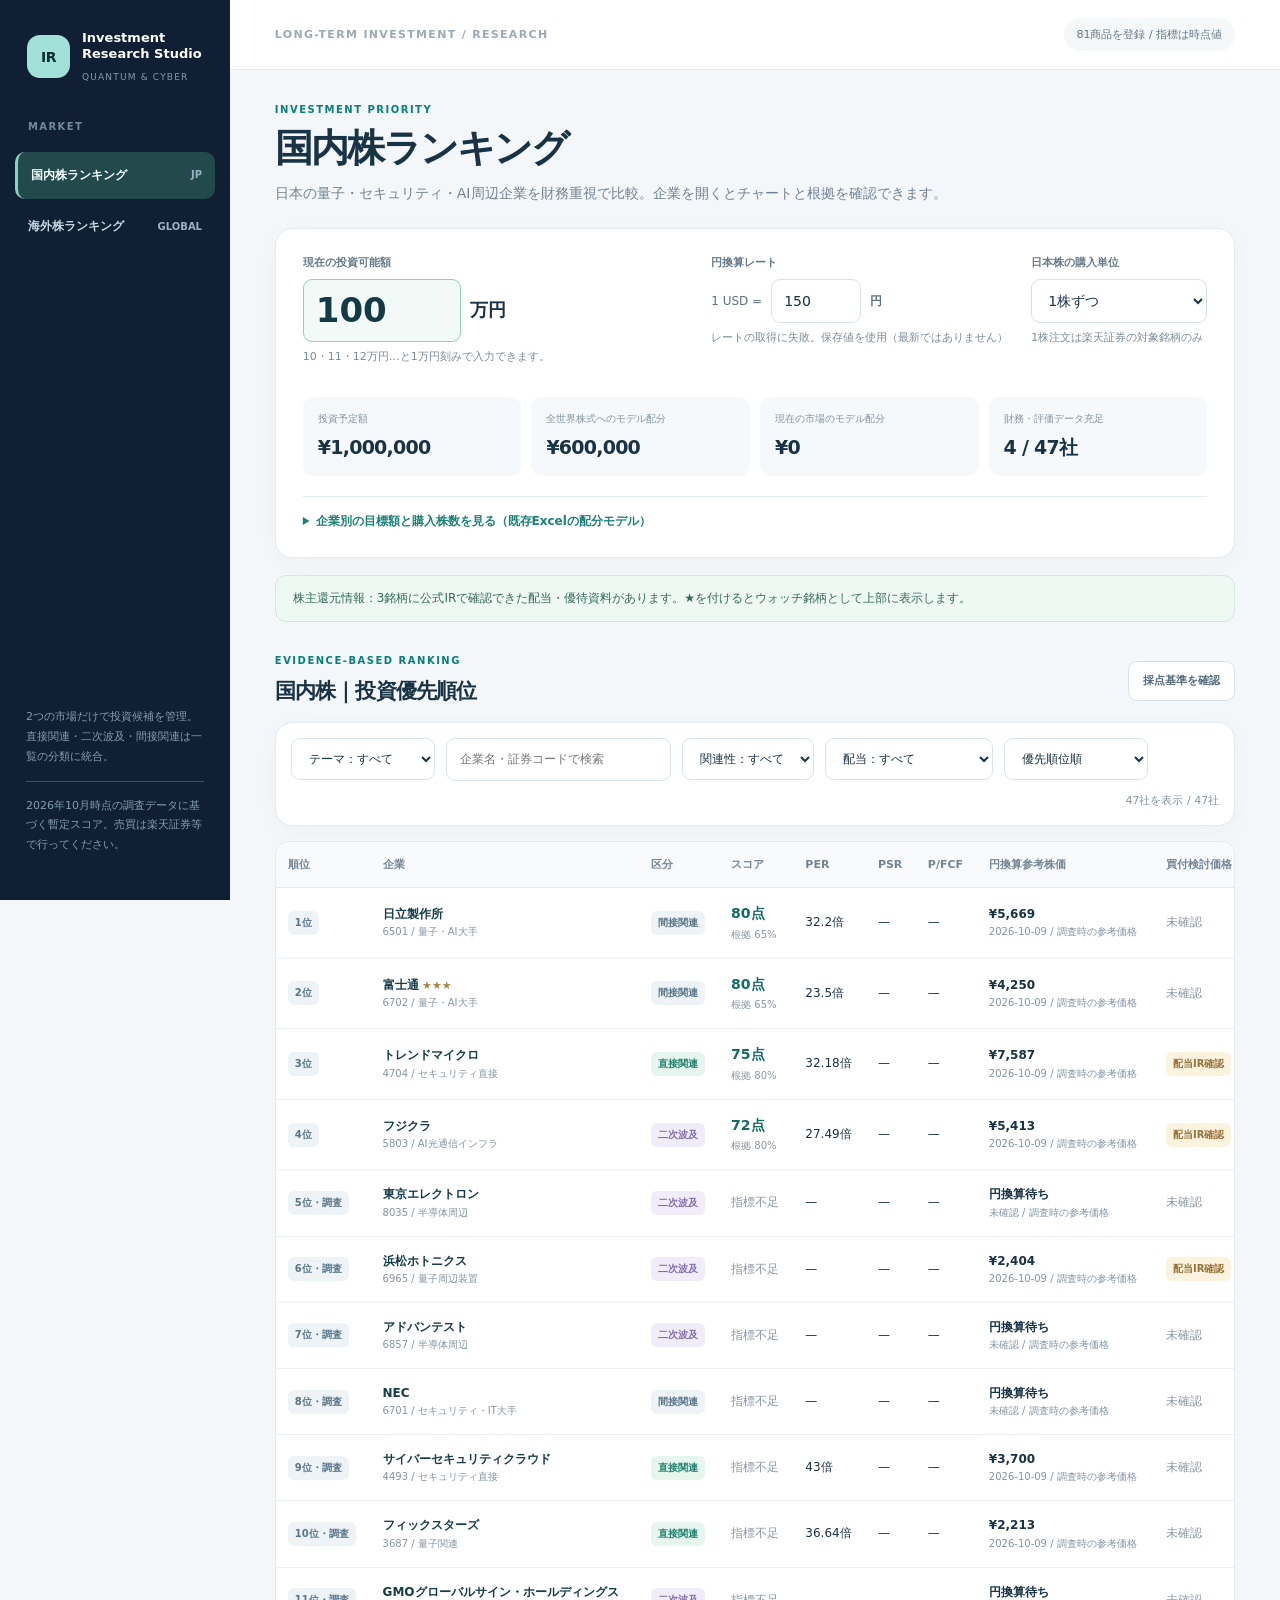
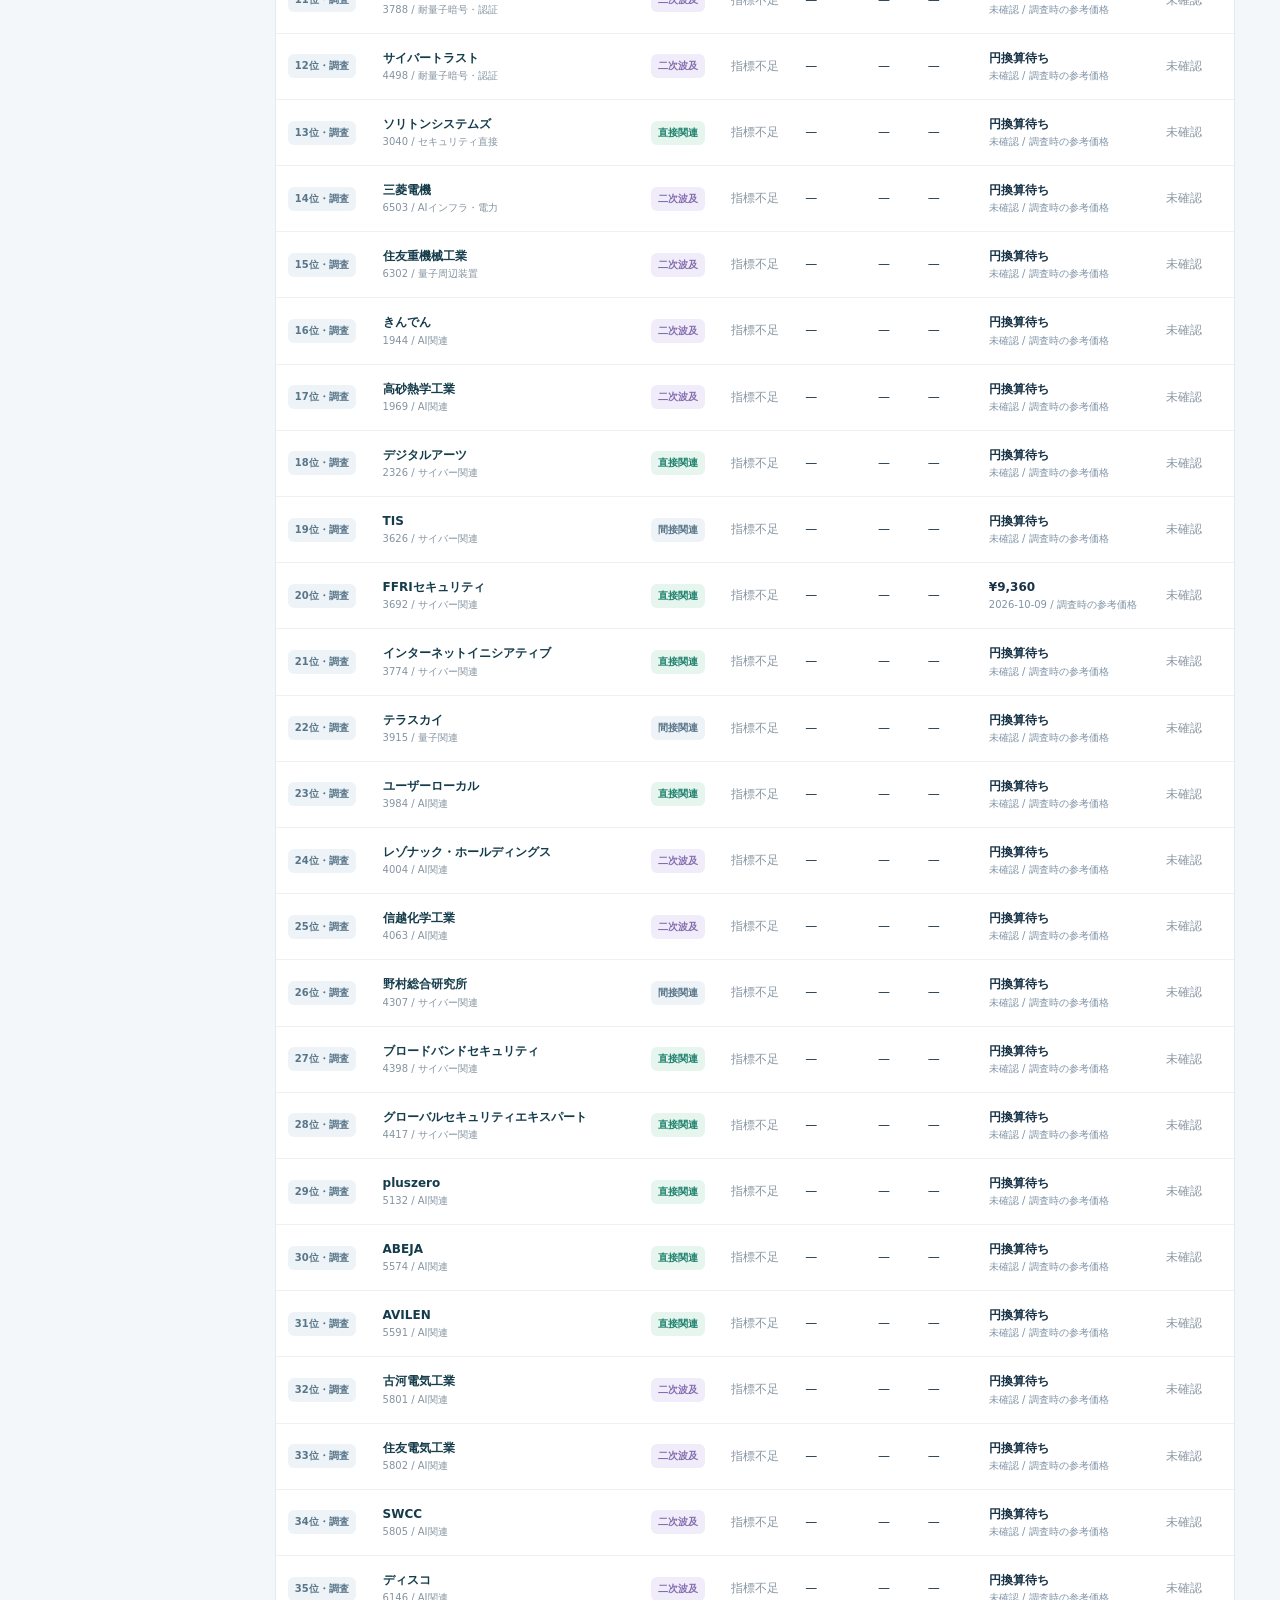
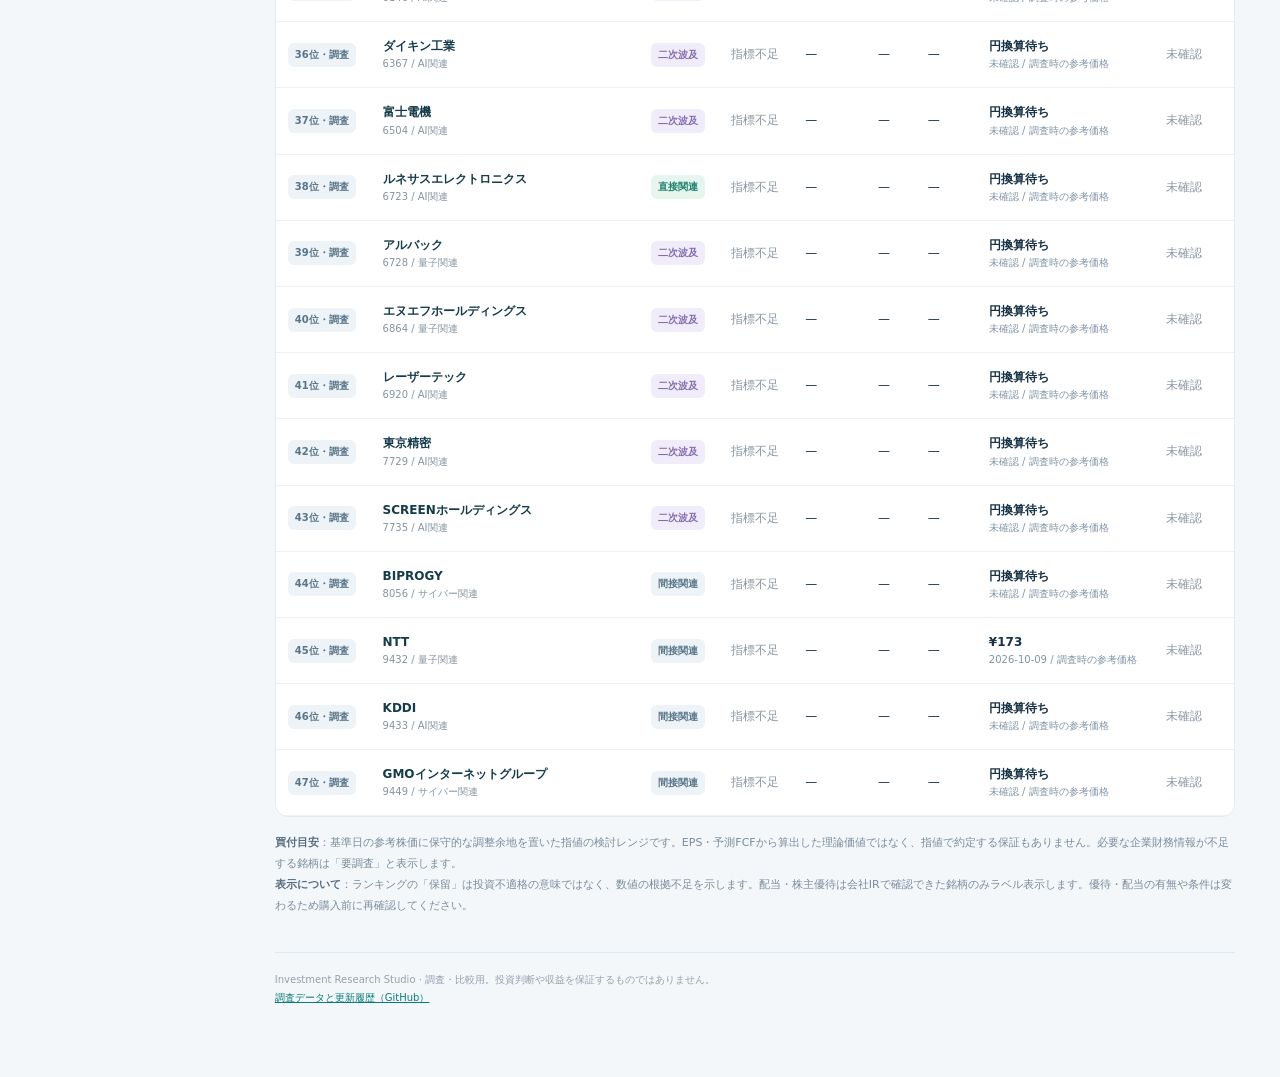
==== research-studio/index.html @ 8d0c3f26 "Add thematic filters and transparent buy-limit columns to 2-market dashboard" ====
<!doctype html>
<html lang="ja"><head><meta charset="utf-8"><meta name="viewport" content="width=device-width,initial-scale=1">
<meta name="theme-color" content="#101f33"><title>Investment Research Studio｜国内・海外投資ランキング</title>
<meta name="description" content="国内株・海外株を比較。財務安全性・割安度・キャッシュ創出力・成長性を根拠に投資優先順位を調査するサイト。">
<link rel="stylesheet" href="./ui-v2.css"><link rel="icon" href="data:,"></head>
<body><div class="layout">
<aside class="sidebar"><div class="logo"><span class="logobox">IR</span><div><strong>Investment<br>Research Studio</strong><small>QUANTUM & CYBER</small></div></div>
<p class="sidetitle">MARKET</p>
<button class="sidebtn active" data-market="JP">国内株ランキング <span>JP</span></button>
<button class="sidebtn" data-market="FOREIGN">海外株ランキング <span>GLOBAL</span></button>
<div class="sidebar-note">2つの市場だけで投資候補を管理。直接関連・二次波及・間接関連は一覧の分類に統合。<hr>2026年10月時点の調査データに基づく暫定スコア。売買は楽天証券等で行ってください。</div>
</aside>
<main class="main">
<header class="topbar"><div class="brandmobile">Investment Research Studio</div><div class="toplabel">LONG-TERM INVESTMENT / RESEARCH</div><div id="dataStatus" class="status">調査データを読み込み中</div></header>
<nav class="mobile-tabs" aria-label="市場を選択"><button data-market="JP" class="active">国内株</button><button data-market="FOREIGN">海外株</button></nav>
<div class="workspace">
<div class="eyebrow">INVESTMENT PRIORITY</div><h1 id="marketTitle">国内株ランキング</h1>
<p id="marketDescription" class="subtitle">財務・割安度・キャッシュ創出力を重視し、長期投資候補を比較します。</p>
<div class="panel control-panel">
<div class="budgetflex"><div><label class="label" for="capital">現在の投資可能額</label><div class="budgetfield"><input type="number" id="capital" min="0" max="50000" step="1" value="100" inputmode="numeric"><b>万円</b></div><p class="hint">10・11・12万円…と1万円刻みで入力できます。</p></div>
<div class="controlright"><div><label class="label" for="usdjpy">円換算レート</label><div class="fxfield"><span>1 USD =</span><input id="usdjpy" type="number" min="1" step="0.01" value="150"><b>円</b></div><p id="fxStatus" class="hint">参考レート取得中</p></div><div><label class="label" for="jpLots">日本株の購入単位</label><select id="jpLots"><option value="1">1株ずつ</option><option value="100">100株単位</option><option value="200">200株単位</option></select><p class="hint">1株注文は楽天証券の対象銘柄のみ</p></div></div></div>
<div class="kpis"><div><span>投資予定額</span><strong id="kTotal">—</strong></div><div><span>全世界株式へのモデル配分</span><strong id="kCore">—</strong></div><div><span>現在の市場のモデル配分</span><strong id="kMarket">—</strong></div><div><span>財務・評価データ充足</span><strong id="kRated">—</strong></div></div>
<details id="modelDetails"><summary>企業別の目標額と購入株数を見る（既存Excelの配分モデル）</summary><div class="hint detailhint">この配分は既存Excelのモデルです。下の財務ランキングとは独立しており、順位が上がったから購入額が増えるわけではありません。</div><div id="modelRows" class="modelrows"></div></details>
</div>
<div id="marketNotice" class="notice" role="status" aria-live="polite"></div>
<div class="sectionhead"><div><div class="eyebrow">EVIDENCE-BASED RANKING</div><h2 id="rankHeading">国内株｜投資優先順位</h2></div><button class="ghost" id="weightsToggle" aria-expanded="false">採点基準を確認</button></div>
<div id="weightsPanel" class="panel weights" hidden><h3>長期・保守的投資の暫定評価（合計100点）</h3><div class="weightitems"><span><b>30点</b> 財務安全性</span><span><b>25点</b> 株価の割安度</span><span><b>20点</b> キャッシュ創出力</span><span><b>15点</b> 成長性</span><span><b>10点</b> 事業の持続性</span></div>
<p>株主優待は0点です。テーマが量子・AI・サイバーのいずれかに関連する会社だけを表示し、直接・二次・間接の役割を明示します。<b>点数</b>は既存調査の財務・割安評価、<b>根拠充足率（例65%）</b>は使用できたデータ項目の配点合計であって、成功確率・株価上昇確率ではありません。A/Bなど定性評価は暫定換算です。自己資本比率やPBRが未収録の企業は必ず個別詳細で未確認と表示します。</p></div>
<div class="filters panel"><label><span class="sr">主テーマ</span><select id="theme"><option value="all">テーマ：すべて</option><option value="量子">量子コンピュータ</option><option value="サイバー">セキュリティ</option><option value="AI">AI・基盤設備</option></select></label><label><span class="sr">検索</span><input id="search" placeholder="企業名・証券コードで検索"></label><label><span class="sr">事業との関連</span><select id="relation"><option value="all">関連性：すべて</option><option value="直接">直接関連</option><option value="二次">二次波及</option><option value="間接">間接・その他</option></select></label><label><span class="sr">絞り込み</span><select id="divFilter"><option value="all">配当：すべて</option><option value="verified">配当・優待IR確認済み</option><option value="watch">★ ウォッチ中</option></select></label><label><span class="sr">並び順</span><select id="sort"><option value="score">優先順位順</option><option value="name">企業名順</option><option value="per">PER昇順（参考）</option></select></label><span id="resultCount" class="resultcount"></span></div>
<div class="tablebox"><table class="companies"><thead><tr><th>順位</th><th>企業</th><th>区分</th><th>スコア</th><th>PER</th><th>PSR</th><th>P/FCF</th><th>円換算参考株価</th><th>買付検討価格</th><th>配当・優待</th><th>保存</th></tr></thead><tbody id="rows"><tr><td colspan="11">読み込み中…</td></tr></tbody></table></div>
<div class="legend"><b>買付目安</b>：基準日の参考株価に保守的な調整余地を置いた指値の検討レンジです。EPS・予測FCFから算出した理論価値ではなく、指値で約定する保証もありません。必要な企業財務情報が不足する銘柄は「要調査」と表示します。<br><b>表示について</b>：ランキングの「保留」は投資不適格の意味ではなく、数値の根拠不足を示します。配当・株主優待は会社IRで確認できた銘柄のみラベル表示します。優待・配当の有無や条件は変わるため購入前に再確認してください。</div>
<footer>Investment Research Studio · 調査・比較用。投資判断や収益を保証するものではありません。<br>
<a href="https://github.com/hibikiprime0098-dotcom/hibiki-investment-terminal/tree/main/research-studio" target="_blank" rel="noopener">調査データと更新履歴（GitHub）</a></footer>
</div></main></div>
<div id="detailBackdrop" class="backdrop" hidden><div class="dialog" role="dialog" aria-modal="true" aria-labelledby="detailTitle"><div class="dialoghead"><div><div class="eyebrow" id="detailSymbol">COMPANY PROFILE</div><h2 id="detailTitle"></h2></div><button id="closeDetail" class="close" aria-label="閉じる">×</button></div>
<div class="dialogbody" id="detailBody"></div><div class="chartbox"><div class="charthead"><h3>株価チャート</h3><span>提供：TradingView（現地通貨・配信遅延の可能性）</span></div><div id="chartContainer"><p class="hint">チャートを読み込みます。</p></div><p class="hint" id="chartFallback"></p></div></div></div>
<div class="toast" id="toast" aria-live="polite"></div>
<script src="./app-v2.js" defer></script></body></html>
---- research-studio/ui-v2.css ----
:root{--navy:#101f33;--deep:#142c41;--teal:#087f79;--surface:#fff;--line:#e3eaf0;--ink:#183246;--muted:#708293;--bg:#f4f7fa;--highlight:#e7f7f2;--gold:#987035}*{box-sizing:border-box}html{scroll-behavior:smooth}body{margin:0;font-family:Inter,"Hiragino Kaku Gothic ProN","Hiragino Sans",Meiryo,system-ui,sans-serif;font-size:14px;line-height:1.6;color:var(--ink);background:var(--bg)}button,input,select{font:inherit}button{cursor:pointer}a{color:#087c78}button:focus-visible,input:focus-visible,select:focus-visible{outline:3px solid #6ecdbb;outline-offset:2px}.layout{display:grid;grid-template-columns:230px minmax(0,1fr);min-height:100vh}.sidebar{height:100vh;position:sticky;top:0;background:var(--navy);color:#ccd8e4;padding:30px 15px;display:flex;flex-direction:column}.logo{display:flex;gap:12px;align-items:center;padding:0 12px 32px}.logobox{font-size:14px;font-weight:900;letter-spacing:-.5px;color:#092d36;background:#a1e1d7;border-radius:13px;width:43px;height:43px;display:grid;place-items:center}.logo strong{display:block;color:white;font-size:13px;line-height:1.25}.logo small{display:block;color:#829aae;font-size:9px;letter-spacing:.13em;margin-top:7px}.sidetitle{font-size:10px;font-weight:800;letter-spacing:.14em;color:#71899f;padding:0 13px;margin:3px 0 15px}.sidebtn{color:#c6d6e2;display:flex;align-items:center;justify-content:space-between;border:0;background:none;border-radius:10px;text-align:left;padding:14px 13px;margin:2px 0;font-weight:700;font-size:12px}.sidebtn:hover{background:#20344b}.sidebtn.active{background:#224a4d;color:#f5fffd;border-left:3px solid #7fd6c4}.sidebtn span{font-size:10px;color:#9bb2c4}.sidebar-note{margin-top:auto;color:#859eaf;font-size:11px;line-height:1.8;padding:15px 11px}.sidebar-note hr{border:0;border-top:1px solid #3d5161;margin:14px 0}.main{min-width:0}.topbar{height:70px;background:var(--surface);border-bottom:1px solid var(--line);padding:0 max(20px,3.5vw);display:flex;align-items:center;justify-content:space-between}.toplabel{font-size:11px;color:#9ba9b5;letter-spacing:.12em;font-weight:800}.brandmobile{display:none}.status{font-size:11px;color:#62788a;padding:8px 13px;background:#f4f8f8;border-radius:40px}.mobile-tabs{display:none}.workspace{max-width:1430px;margin:auto;padding:32px max(20px,3.5vw) 70px}.eyebrow{font-size:10px;color:var(--teal);letter-spacing:.15em;font-weight:850;margin-bottom:6px}h1{font-size:clamp(29px,3vw,39px);line-height:1.25;letter-spacing:-.05em;margin:0}h2{font-size:21px;letter-spacing:-.04em;margin:0}h3{font-size:15px;letter-spacing:-.025em;margin:0}.subtitle{color:var(--muted);margin:10px 0 24px}.panel{background:var(--surface);border:1px solid var(--line);border-radius:17px;box-shadow:0 5px 22px #14354b08}.control-panel{padding:25px 27px}.budgetflex{display:flex;align-items:flex-start;justify-content:space-between;gap:22px}.budgetflex>div:first-child{min-width:260px}.label{color:#64798b;font-weight:780;font-size:11px;display:block;margin-bottom:7px}.budgetfield,.fxfield{display:flex;gap:9px;align-items:center}.budgetfield input{width:158px;color:#153a47;font-size:34px;font-weight:800;border:1.5px solid #8ad2bf;background:#f2faf7;border-radius:9px;padding:6px 12px;line-height:1.45}.budgetfield b{font-size:18px}.hint{color:#7b8b99;font-size:11px;margin:6px 0;line-height:1.7}.controlright{display:flex;gap:23px;align-items:flex-start}.controlright input,.controlright select{border:1px solid #d6e1e9;background:#fff;color:var(--ink);border-radius:9px;padding:10px 12px;min-height:44px}.fxfield input{max-width:90px}.fxfield span,.fxfield b{font-size:12px;color:#5e7286}.controlright select{min-width:176px}.kpis{display:grid;grid-template-columns:repeat(4,minmax(0,1fr));gap:10px;margin-top:24px}.kpis>div{background:#f6f9fb;padding:14px 15px;border-radius:11px}.kpis span{display:block;font-size:10px;color:#8193a2}.kpis strong{display:block;font-size:19px;margin-top:5px;letter-spacing:-.04em}details{border-top:1px solid var(--line);margin-top:20px;padding-top:15px}summary{cursor:pointer;font-size:12px;font-weight:780;color:#1b8177}.detailhint{margin:10px 0}.modelrows{display:grid;gap:8px;margin-top:12px}.modelitem{display:grid;grid-template-columns:1fr 110px minmax(90px,160px);gap:12px;align-items:center;padding:10px 13px;border:1px solid #edf1f5;border-radius:8px;font-size:12px}.modelitem small{display:block;color:#8b9ca9;font-size:10px}.modelitem strong{text-align:right}.modelitem em{font-style:normal;text-align:right;color:#657987;font-size:11px}.notice{border:1px solid #d7e7dd;background:#eff9f4;color:#326b59;border-radius:11px;padding:12px 17px;margin:17px 0;display:none;font-size:12px;line-height:1.8}.notice.visible{display:block}.sectionhead{display:flex;align-items:center;justify-content:space-between;gap:10px;margin:31px 0 13px}.ghost{background:#fff;border:1px solid #d8e1e9;border-radius:9px;color:#526a7e;padding:10px 14px;font-size:11px;font-weight:750}.weights{padding:20px 24px;margin-bottom:15px}.weights p{font-size:11px;color:#7d8fa0;line-height:1.8}.weightitems{display:flex;gap:8px;flex-wrap:wrap;margin:16px 0}.weightitems span{padding:10px 13px;border-radius:8px;background:#f0f6f8;font-size:12px}.weightitems b{color:#117973;margin-right:6px}.filters{display:flex;gap:11px;flex-wrap:wrap;align-items:center;padding:15px;margin-bottom:15px}.filters input,.filters select{padding:11px 13px;border:1px solid #d8e3eb;border-radius:9px;background:white;color:var(--ink);font-size:12px;min-height:42px}.filters input{min-width:225px}.sr{position:absolute;width:1px;height:1px;overflow:hidden;clip:rect(0,0,0,0)}.resultcount{font-size:11px;color:#8596a4;margin-left:auto}.tablebox{border:1px solid var(--line);border-radius:13px;background:#fff;overflow-x:auto}.companies{border-collapse:collapse;width:100%;min-width:1100px;font-size:12px}.companies th{text-align:left;background:#f8fafc;border-bottom:1px solid var(--line);padding:14px 12px;color:#718496;font-size:11px;white-space:nowrap;font-weight:760}.companies td{padding:14px 12px;border-bottom:1px solid #edf1f5;vertical-align:middle}.companies tbody tr:hover{background:#f8fcfc}.companies td:nth-child(4),.companies td:nth-child(5),.companies td:nth-child(6),.companies td:nth-child(7),.companies td:nth-child(8){white-space:nowrap}.companybtn{background:none;border:0;color:#153c4b;font-weight:800;text-align:left;padding:0;font-size:12px}.companybtn:hover{color:var(--teal);text-decoration:underline}.code{color:#8494a1;font-size:10px}.score{font-size:14px;font-weight:850;color:#126c66}.muted{color:#8996a3}.badge{font-size:10px;white-space:nowrap;display:inline-block;border-radius:6px;padding:4px 7px;background:#edf3f6;color:#58758a;font-weight:800}.badge.green{background:#e6f5ed;color:#1d816d}.badge.purple{background:#f0ecf9;color:#846daf}.badge.gold{background:#fcf3df;color:#95723b}.stars{font-size:11px;color:#ad8545}.price strong{white-space:nowrap}.price small{display:block;color:#8094a6;white-space:nowrap;font-size:10px}.watchbtn{border:1px solid #d5e1e9;background:#fff;border-radius:8px;padding:8px 10px;font-weight:750;color:#688092}.watchbtn.on{background:#fffae6;border-color:#eddda2;color:#a57c22}.legend{color:#7a8b9c;font-size:11px;margin-top:16px;line-height:1.9}.legend b{color:#576d81}footer{border-top:1px solid #dfe7ef;margin-top:35px;padding-top:18px;color:#93a1ae;font-size:10px;line-height:1.8}.backdrop{position:fixed;inset:0;background:#0d2335b8;z-index:20;display:flex;justify-content:flex-end;padding:15px}.backdrop[hidden]{display:none}.dialog{background:white;width:min(740px,100%);height:100%;border-radius:17px;overflow:auto;box-shadow:0 20px 70px #05152155}.dialoghead{padding:24px 28px 20px;display:flex;align-items:start;justify-content:space-between;border-bottom:1px solid #e4edf2}.dialoghead h2{font-size:23px}.close{border:0;background:#f2f6f9;color:#6d8192;border-radius:9px;width:36px;height:36px;font-size:24px}.dialogbody{padding:22px 28px}.fact{border-bottom:1px solid #edf2f5;padding:12px 0;display:grid;grid-template-columns:150px 1fr;gap:13px;font-size:12px}.fact b{color:#708395}.fact div{white-space:pre-wrap;overflow-wrap:anywhere}.linkrow{display:flex;gap:10px;flex-wrap:wrap;margin:15px 0}.linkrow a{border:1px solid #cde3dc;border-radius:8px;padding:9px 12px;background:#f3faf7;text-decoration:none;font-size:12px}.chartbox{padding:0 28px 30px}.charthead{display:flex;align-items:center;justify-content:space-between;gap:14px;margin:0 0 10px}.charthead span{font-size:10px;color:#8193a1}.tvbox{width:100%;height:330px;border:1px solid #e6edf2;border-radius:11px;overflow:hidden}.tvbox>div{height:100%;width:100%}.toast{display:none;position:fixed;bottom:20px;right:20px;background:#15394a;color:white;padding:12px 18px;border-radius:10px;z-index:40;font-size:12px}.toast.show{display:block}@media(max-width:1100px){.layout{grid-template-columns:190px minmax(0,1fr)}.controlright{gap:10px}.budgetflex{flex-wrap:wrap}.kpis{grid-template-columns:repeat(2,1fr)}}@media(max-width:700px){.layout{display:block}.sidebar{display:none}.topbar{height:55px;padding:0 15px}.toplabel{display:none}.brandmobile{display:block;font-size:13px;font-weight:800}.status{font-size:10px;padding:6px 9px}.mobile-tabs{display:flex;gap:8px;background:#fff;border-bottom:1px solid var(--line);padding:10px 15px;position:sticky;top:0;z-index:5}.mobile-tabs button{flex:1;border:1px solid #dce6ed;background:#f7fafb;border-radius:10px;padding:10px;font-weight:800;font-size:12px}.mobile-tabs button.active{background:#e4f5f0;color:#137c6d;border-color:#abdace}.workspace{padding:23px 14px 48px}.control-panel{padding:18px}.budgetflex>div:first-child{min-width:0}.controlright{flex-wrap:wrap}.kpis{gap:7px}.kpis>div{padding:10px}.kpis strong{font-size:16px}.filters{gap:8px;padding:12px}.filters label{flex:1}.filters input{min-width:0;width:100%}.filters select{width:100%}.sectionhead{align-items:start}.modelitem{grid-template-columns:1fr 90px;}.modelitem em{grid-column:1/-1;text-align:left}.dialoghead,.dialogbody,.chartbox{padding-left:17px;padding-right:17px}.fact{grid-template-columns:110px 1fr}.charthead{display:block}.backdrop{padding:3px}}
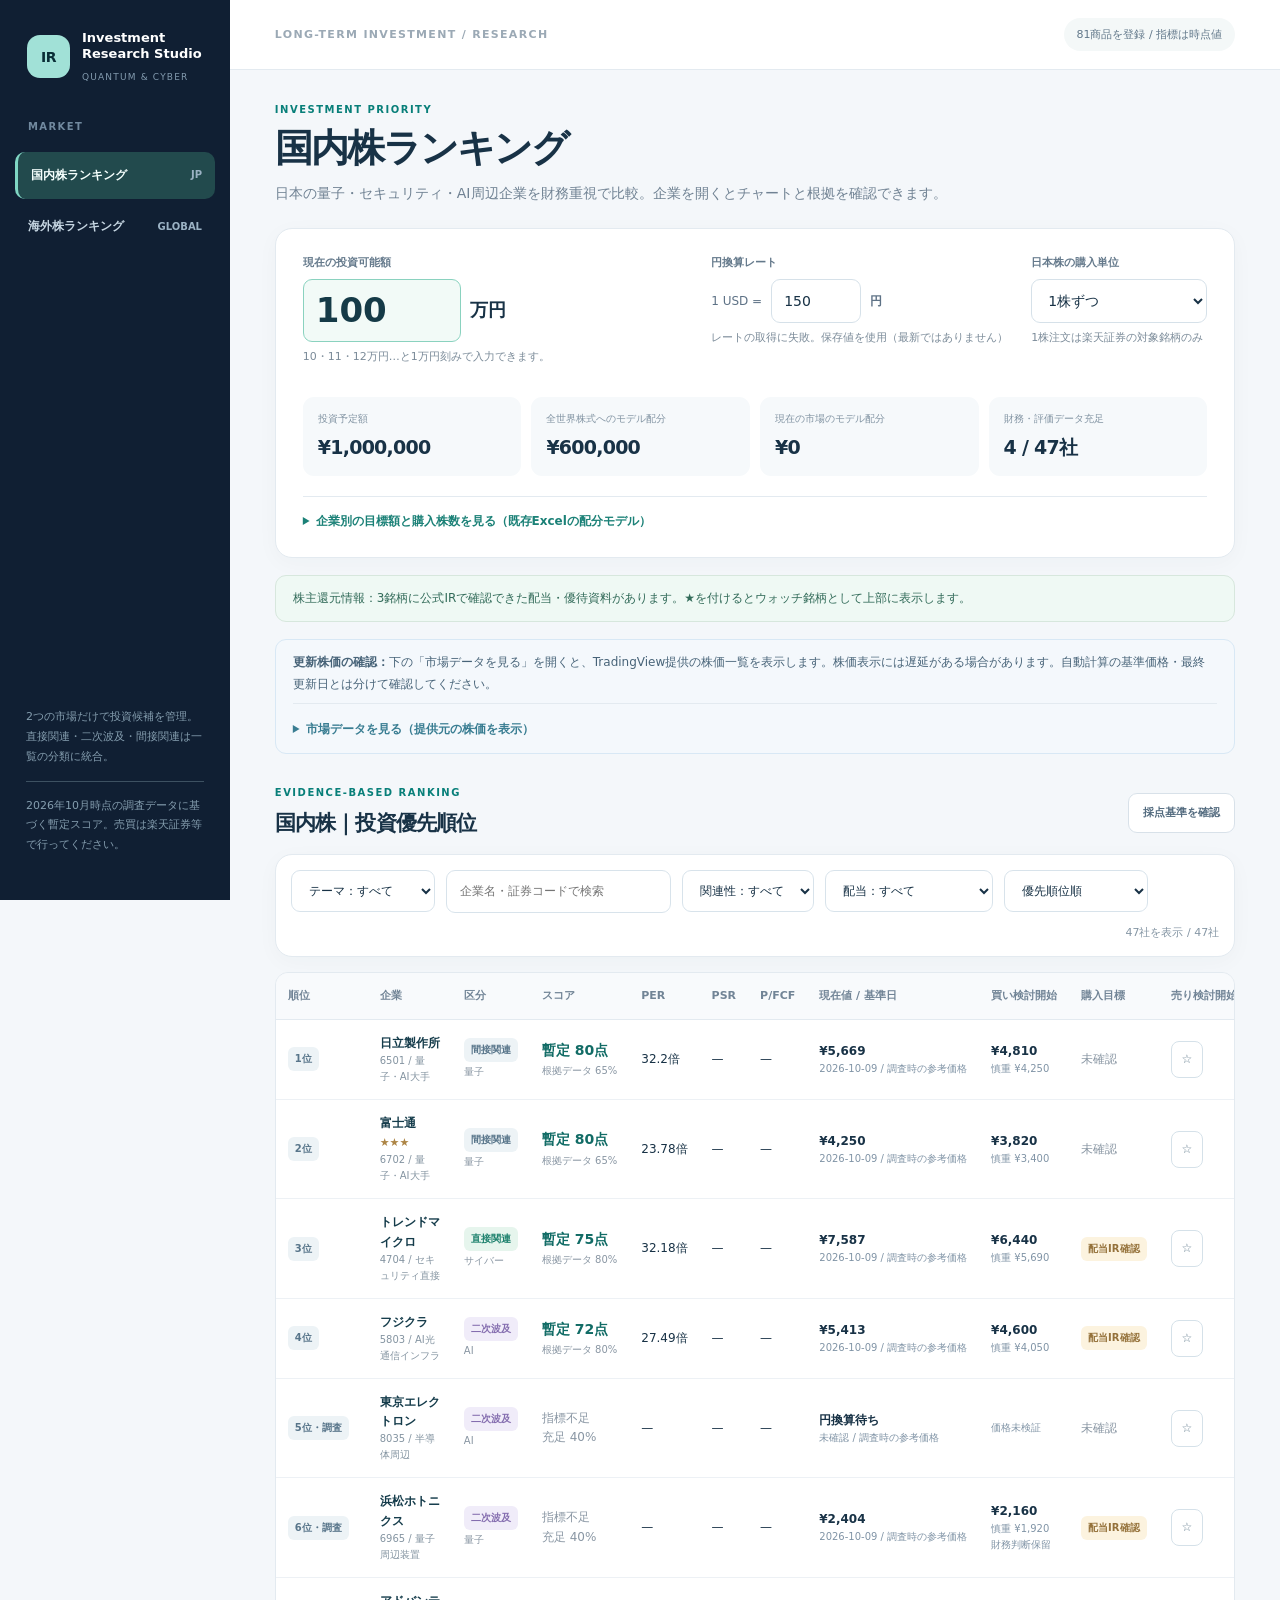
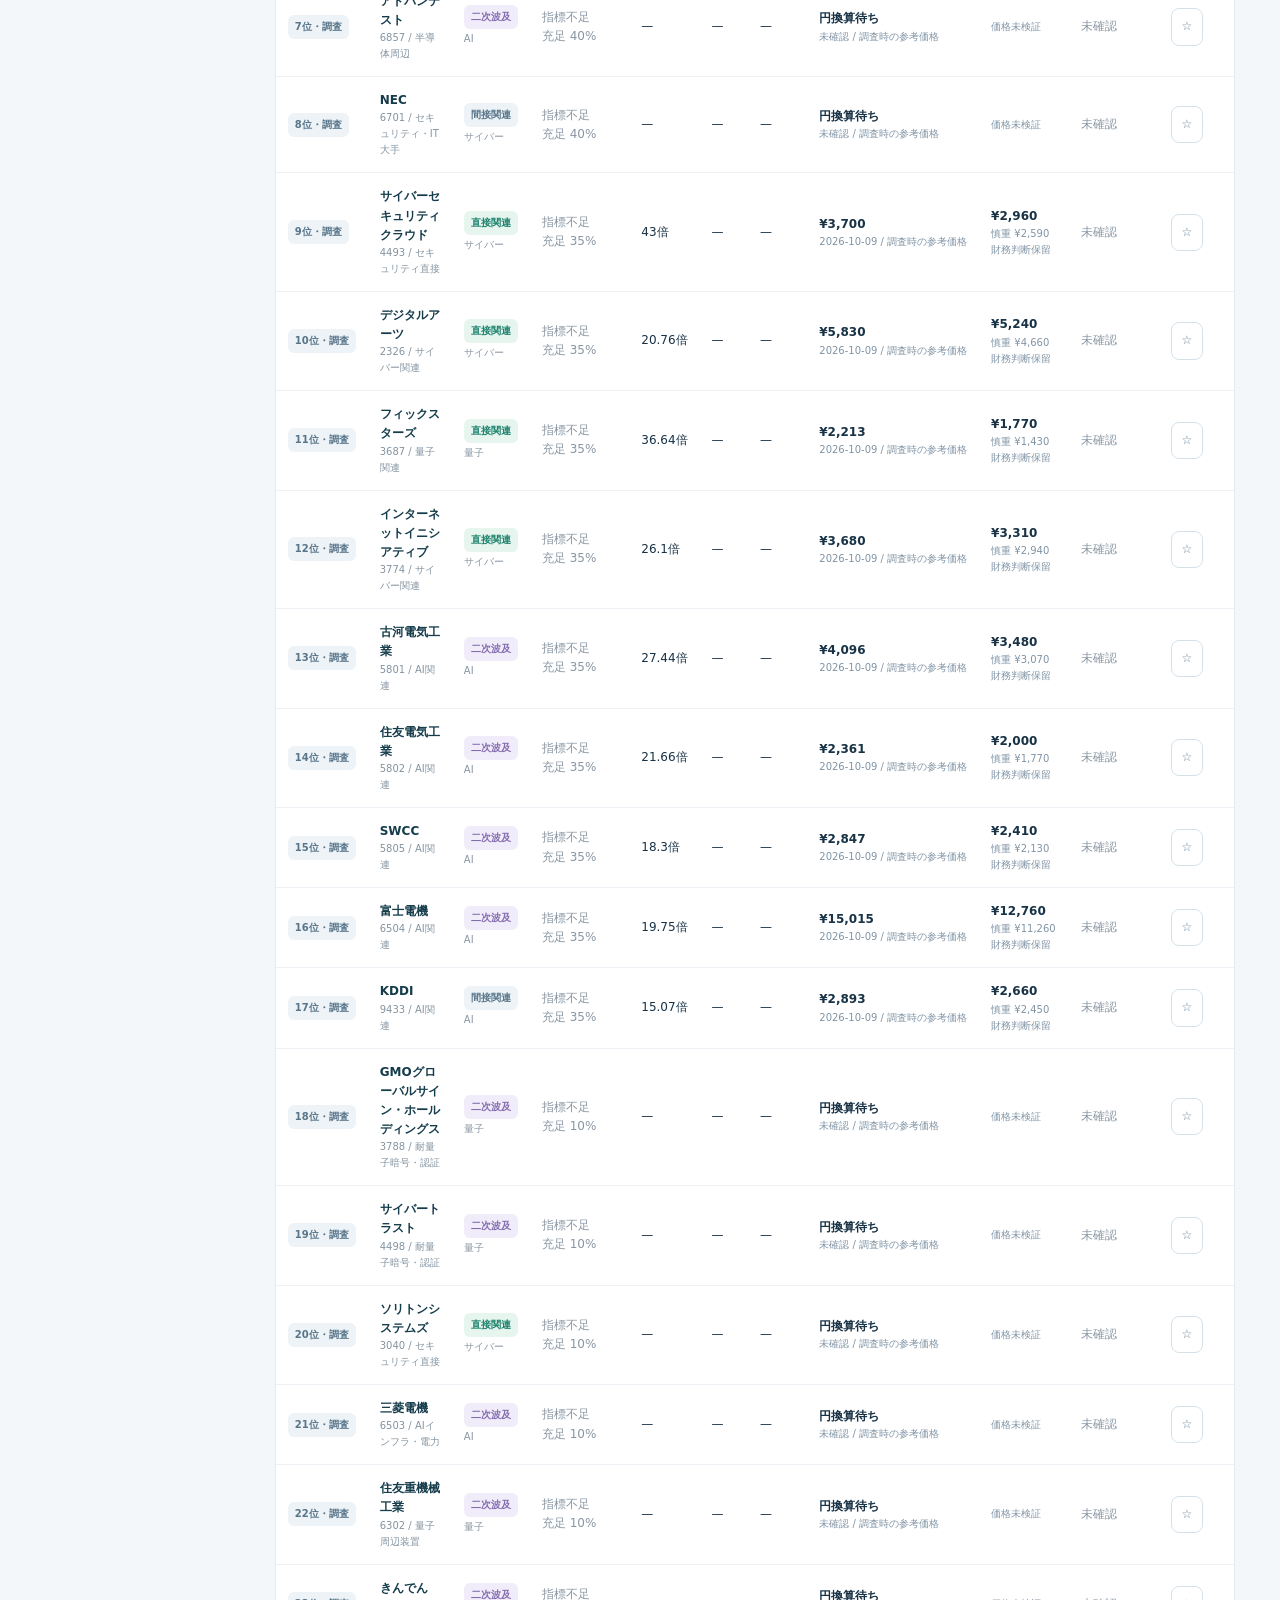
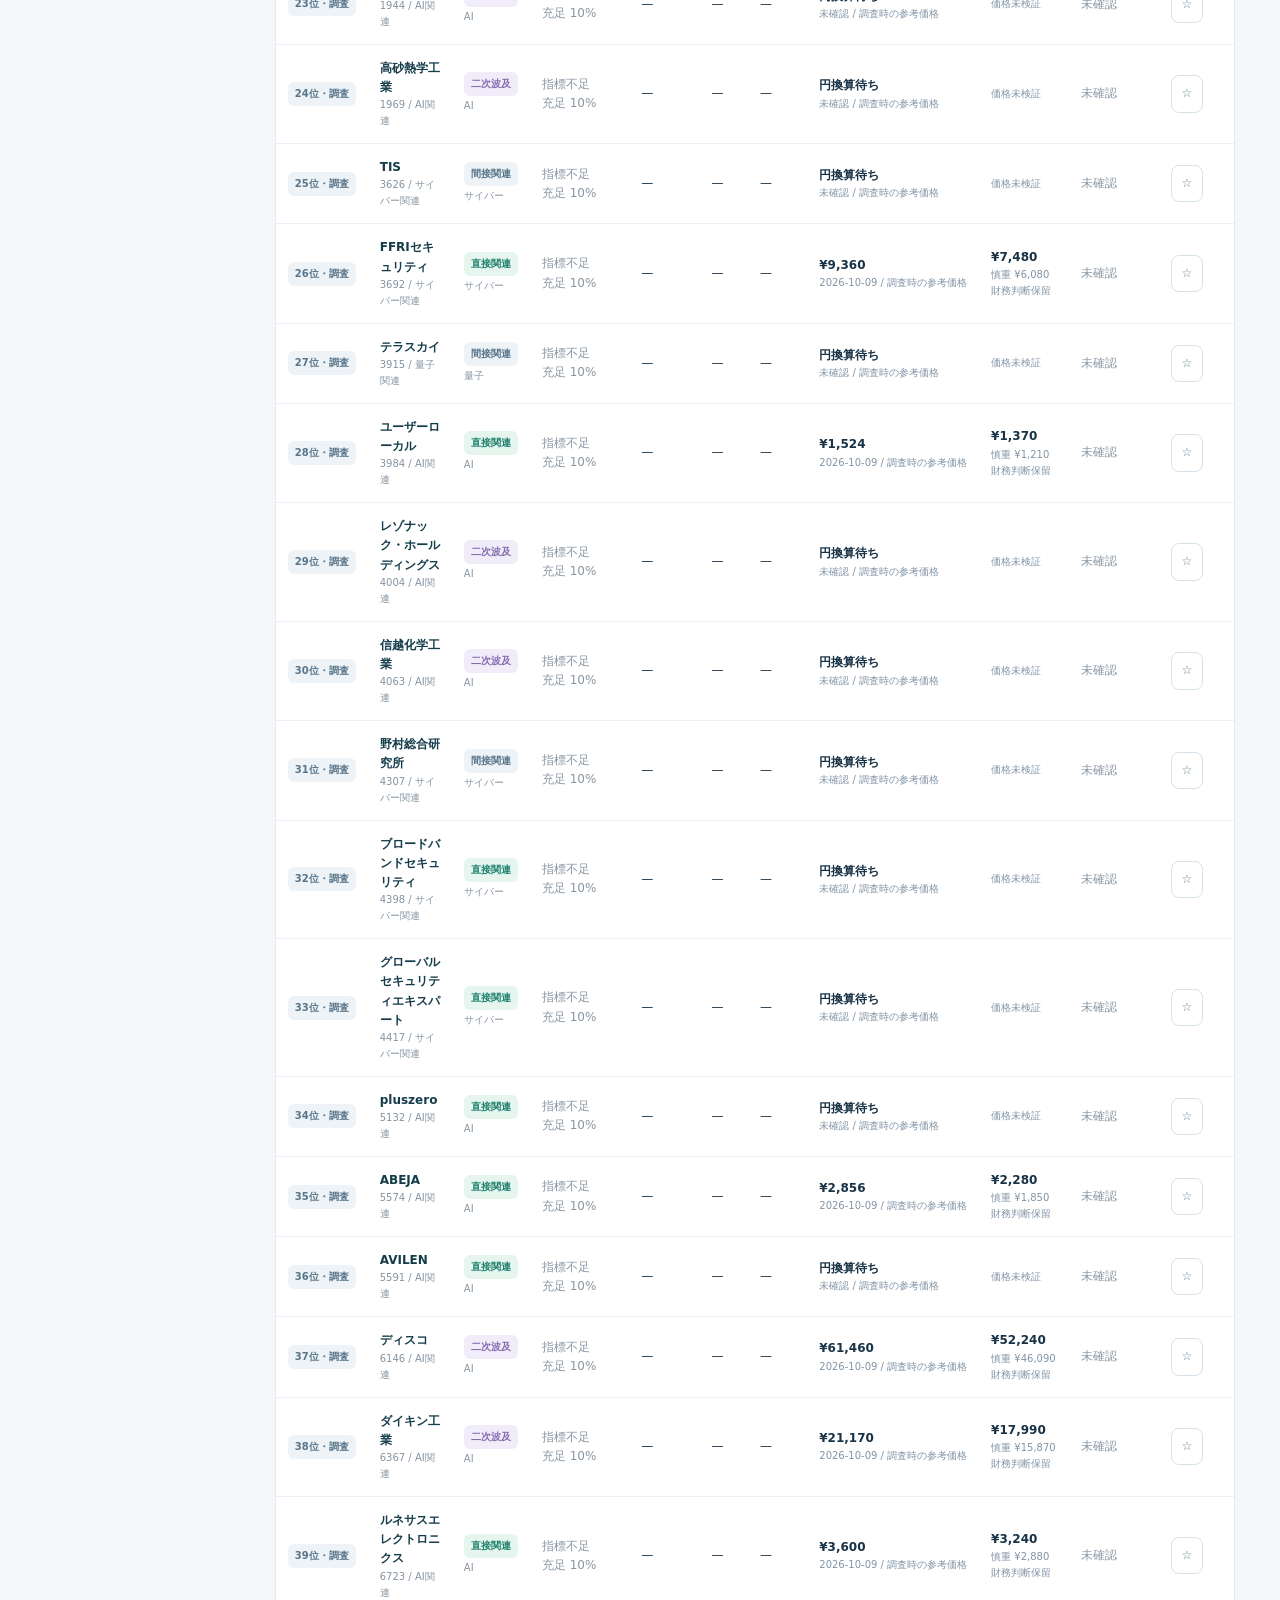
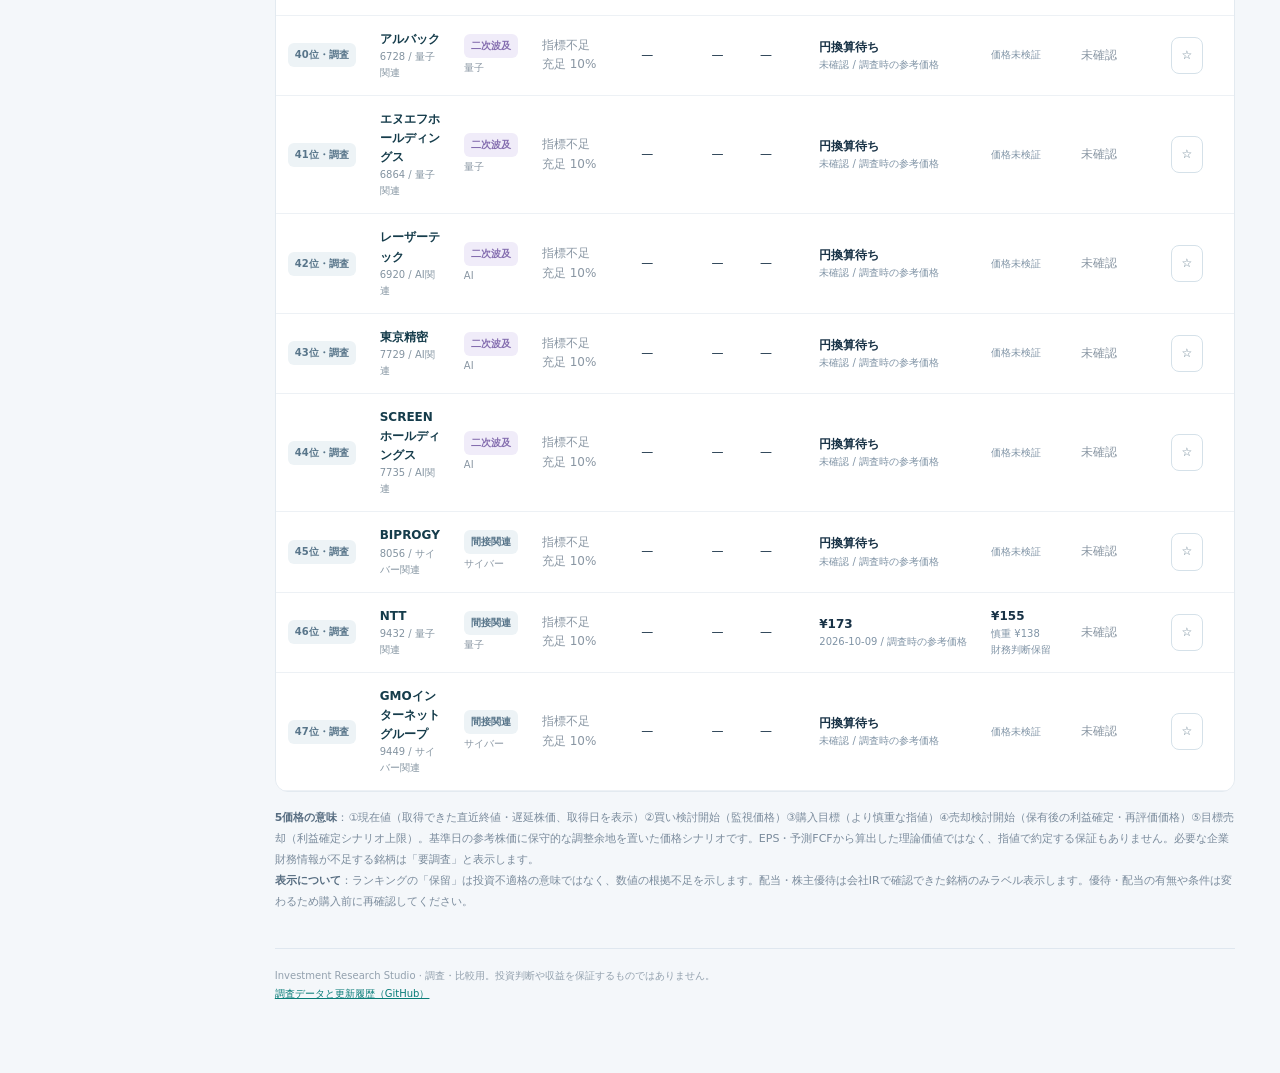
==== commit 9b8d0298: "Add five trading price checkpoints and provider-hosted market quotes to two-market dashboard" ====
--- a/research-studio/index.html
+++ b/research-studio/index.html
@@ -23,16 +23,20 @@
 <details id="modelDetails"><summary>企業別の目標額と購入株数を見る（既存Excelの配分モデル）</summary><div class="hint detailhint">この配分は既存Excelのモデルです。下の財務ランキングとは独立しており、順位が上がったから購入額が増えるわけではありません。</div><div id="modelRows" class="modelrows"></div></details>
 </div>
 <div id="marketNotice" class="notice" role="status" aria-live="polite"></div>
+<div class="notice visible" style="display:block;background:#f4f8fc;border-color:#d8e8f5;color:#476378">
+<b>更新株価の確認：</b>下の「市場データを見る」を開くと、TradingView提供の株価一覧を表示します。株価表示には遅延がある場合があります。自動計算の基準価格・最終更新日とは分けて確認してください。
+<details style="margin-top:8px"><summary id="quotesOpen" style="color:#397d92">市場データを見る（提供元の株価を表示）</summary><div id="marketWidget" style="min-height:370px;margin-top:12px"></div><p class="hint">TradingView側の取引所対応・無料データの遅延・閲覧制限により表示されない場合があります。</p></details>
+</div>
 <div class="sectionhead"><div><div class="eyebrow">EVIDENCE-BASED RANKING</div><h2 id="rankHeading">国内株｜投資優先順位</h2></div><button class="ghost" id="weightsToggle" aria-expanded="false">採点基準を確認</button></div>
 <div id="weightsPanel" class="panel weights" hidden><h3>長期・保守的投資の暫定評価（合計100点）</h3><div class="weightitems"><span><b>30点</b> 財務安全性</span><span><b>25点</b> 株価の割安度</span><span><b>20点</b> キャッシュ創出力</span><span><b>15点</b> 成長性</span><span><b>10点</b> 事業の持続性</span></div>
 <p>株主優待は0点です。テーマが量子・AI・サイバーのいずれかに関連する会社だけを表示し、直接・二次・間接の役割を明示します。<b>点数</b>は既存調査の財務・割安評価、<b>根拠充足率（例65%）</b>は使用できたデータ項目の配点合計であって、成功確率・株価上昇確率ではありません。A/Bなど定性評価は暫定換算です。自己資本比率やPBRが未収録の企業は必ず個別詳細で未確認と表示します。</p></div>
 <div class="filters panel"><label><span class="sr">主テーマ</span><select id="theme"><option value="all">テーマ：すべて</option><option value="量子">量子コンピュータ</option><option value="サイバー">セキュリティ</option><option value="AI">AI・基盤設備</option></select></label><label><span class="sr">検索</span><input id="search" placeholder="企業名・証券コードで検索"></label><label><span class="sr">事業との関連</span><select id="relation"><option value="all">関連性：すべて</option><option value="直接">直接関連</option><option value="二次">二次波及</option><option value="間接">間接・その他</option></select></label><label><span class="sr">絞り込み</span><select id="divFilter"><option value="all">配当：すべて</option><option value="verified">配当・優待IR確認済み</option><option value="watch">★ ウォッチ中</option></select></label><label><span class="sr">並び順</span><select id="sort"><option value="score">優先順位順</option><option value="name">企業名順</option><option value="per">PER昇順（参考）</option></select></label><span id="resultCount" class="resultcount"></span></div>
-<div class="tablebox"><table class="companies"><thead><tr><th>順位</th><th>企業</th><th>区分</th><th>スコア</th><th>PER</th><th>PSR</th><th>P/FCF</th><th>円換算参考株価</th><th>買付検討価格</th><th>配当・優待</th><th>保存</th></tr></thead><tbody id="rows"><tr><td colspan="11">読み込み中…</td></tr></tbody></table></div>
-<div class="legend"><b>買付目安</b>：基準日の参考株価に保守的な調整余地を置いた指値の検討レンジです。EPS・予測FCFから算出した理論価値ではなく、指値で約定する保証もありません。必要な企業財務情報が不足する銘柄は「要調査」と表示します。<br><b>表示について</b>：ランキングの「保留」は投資不適格の意味ではなく、数値の根拠不足を示します。配当・株主優待は会社IRで確認できた銘柄のみラベル表示します。優待・配当の有無や条件は変わるため購入前に再確認してください。</div>
+<div class="tablebox"><table class="companies"><thead><tr><th>順位</th><th>企業</th><th>区分</th><th>スコア</th><th>PER</th><th>PSR</th><th>P/FCF</th><th>現在値 / 基準日</th><th>買い検討開始</th><th>購入目標</th><th>売り検討開始</th><th>目標売却</th><th>配当・優待</th><th>保存</th></tr></thead><tbody id="rows"><tr><td colspan="14">読み込み中…</td></tr></tbody></table></div>
+<div class="legend"><b>5価格の意味</b>：①現在値（取得できた直近終値・遅延株価、取得日を表示）②買い検討開始（監視価格）③購入目標（より慎重な指値）④売却検討開始（保有後の利益確定・再評価価格）⑤目標売却（利益確定シナリオ上限）。基準日の参考株価に保守的な調整余地を置いた価格シナリオです。EPS・予測FCFから算出した理論価値ではなく、指値で約定する保証もありません。必要な企業財務情報が不足する銘柄は「要調査」と表示します。<br><b>表示について</b>：ランキングの「保留」は投資不適格の意味ではなく、数値の根拠不足を示します。配当・株主優待は会社IRで確認できた銘柄のみラベル表示します。優待・配当の有無や条件は変わるため購入前に再確認してください。</div>
 <footer>Investment Research Studio · 調査・比較用。投資判断や収益を保証するものではありません。<br>
 <a href="https://github.com/hibikiprime0098-dotcom/hibiki-investment-terminal/tree/main/research-studio" target="_blank" rel="noopener">調査データと更新履歴（GitHub）</a></footer>
 </div></main></div>
 <div id="detailBackdrop" class="backdrop" hidden><div class="dialog" role="dialog" aria-modal="true" aria-labelledby="detailTitle"><div class="dialoghead"><div><div class="eyebrow" id="detailSymbol">COMPANY PROFILE</div><h2 id="detailTitle"></h2></div><button id="closeDetail" class="close" aria-label="閉じる">×</button></div>
-<div class="dialogbody" id="detailBody"></div><div class="chartbox"><div class="charthead"><h3>株価チャート</h3><span>提供：TradingView（現地通貨・配信遅延の可能性）</span></div><div id="chartContainer"><p class="hint">チャートを読み込みます。</p></div><p class="hint" id="chartFallback"></p></div></div></div>
+<div class="dialogbody" id="detailBody"></div><div id="symbolQuote" style="padding:0 28px 18px"><div class="hint">価格データの提供元ウィジェットを読み込みます。</div></div><div class="chartbox"><div class="charthead"><h3>株価チャート</h3><span>提供：TradingView（現地通貨・配信遅延の可能性）</span></div><div id="chartContainer"><p class="hint">チャートを読み込みます。</p></div><p class="hint" id="chartFallback"></p></div></div></div>
 <div class="toast" id="toast" aria-live="polite"></div>
 <script src="./app-v2.js" defer></script></body></html>
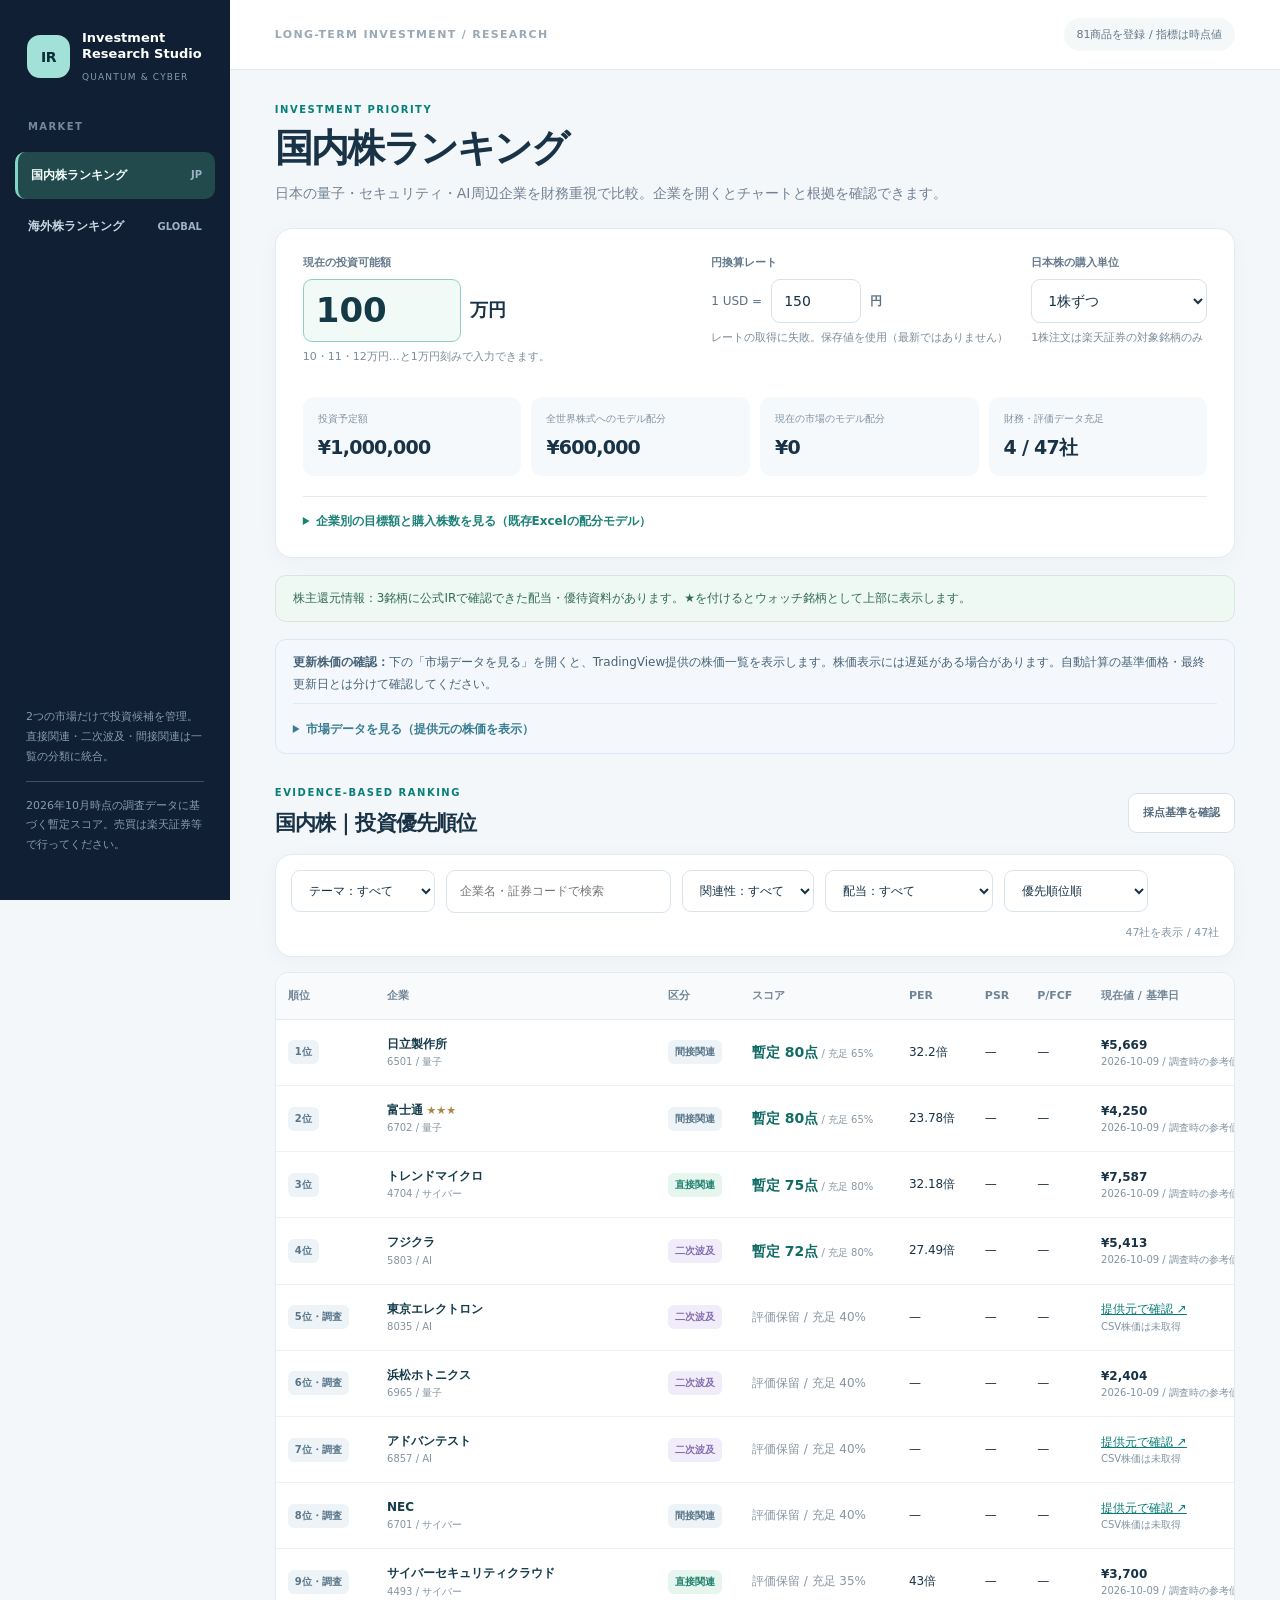
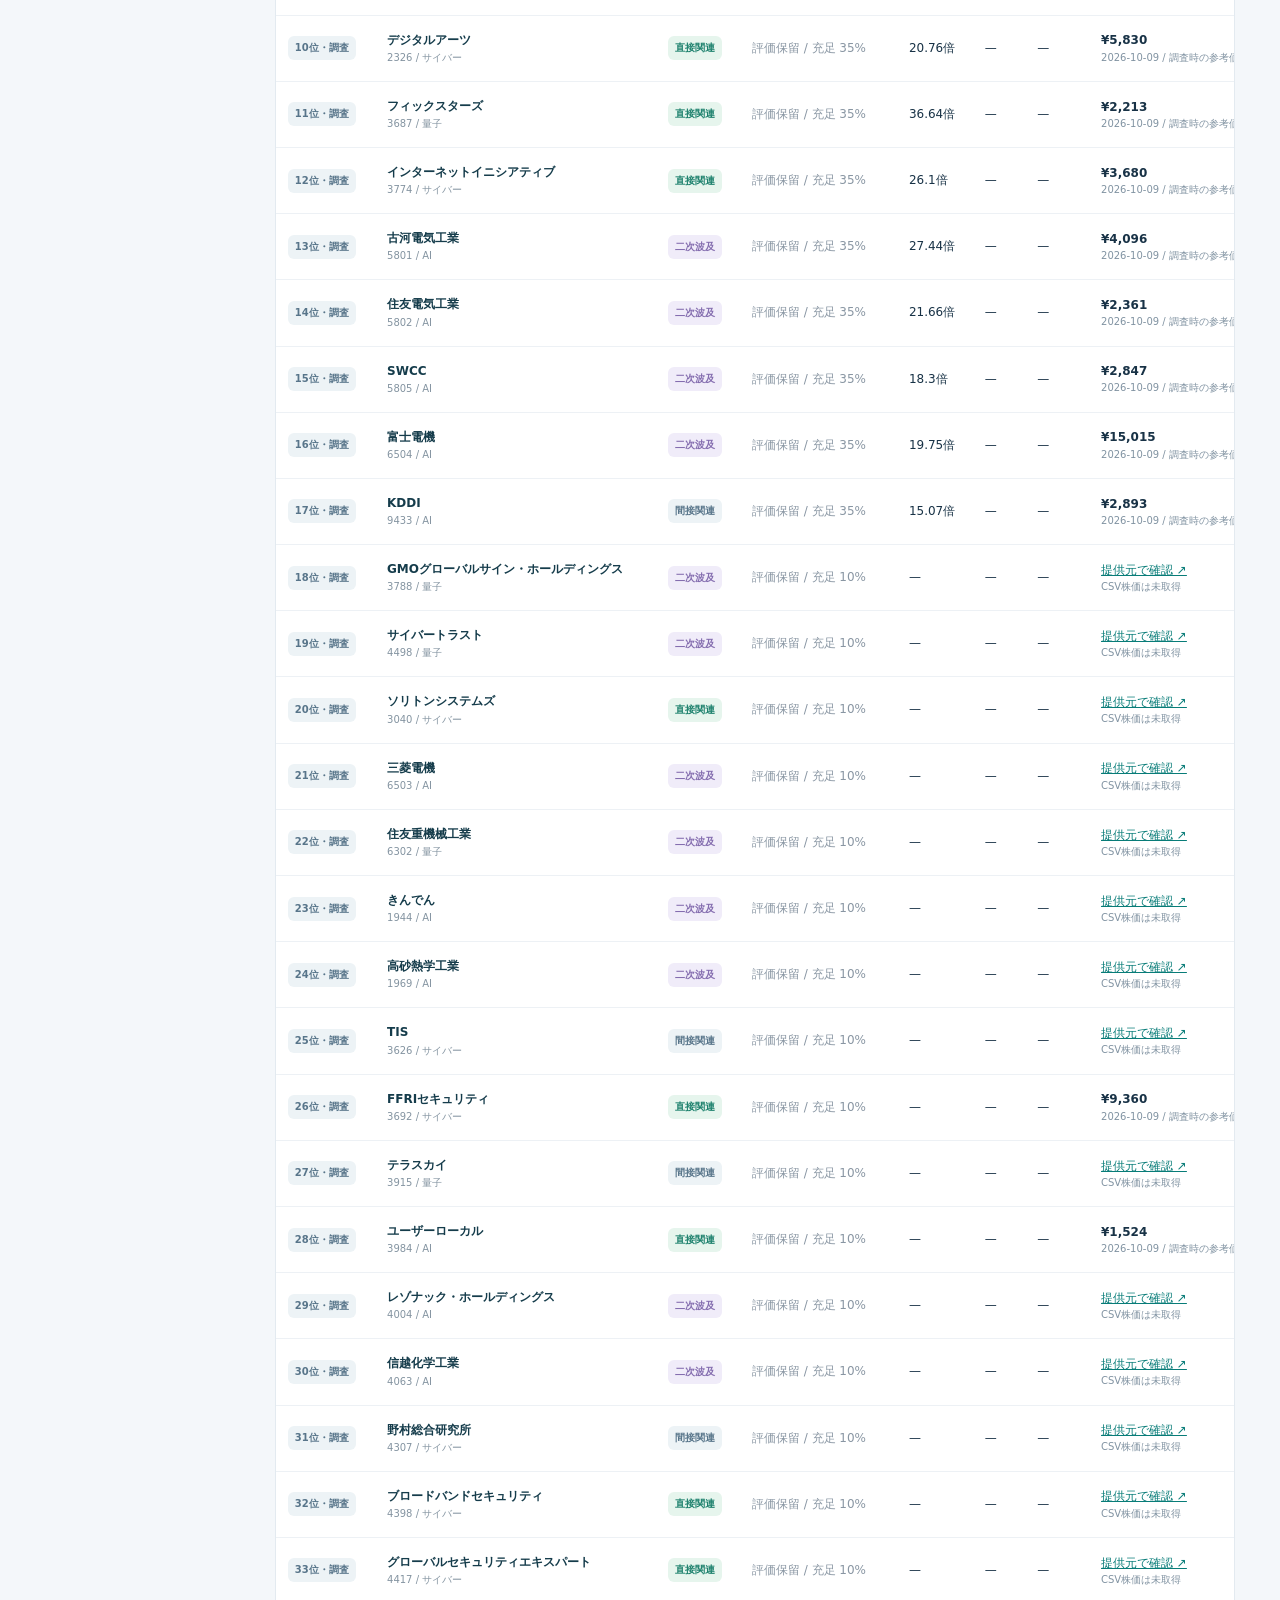
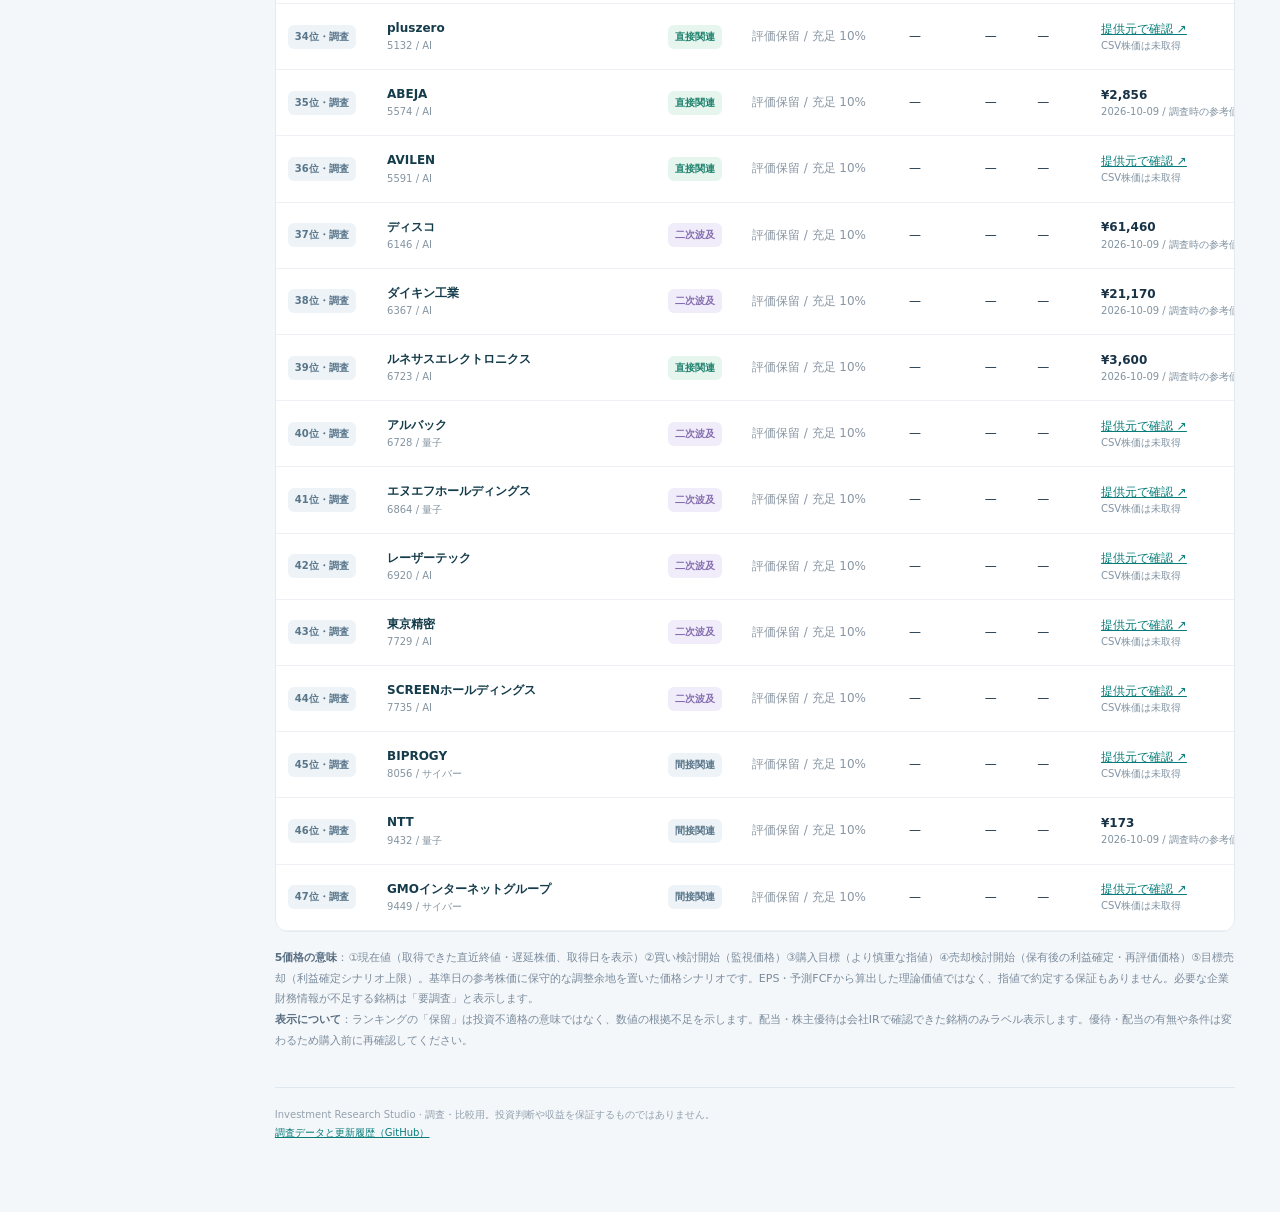
==== commit 3533bf85: "Include third-party maintained issuer financial metrics on every company profile" ====
--- a/research-studio/index.html
+++ b/research-studio/index.html
@@ -37,6 +37,6 @@
 <a href="https://github.com/hibikiprime0098-dotcom/hibiki-investment-terminal/tree/main/research-studio" target="_blank" rel="noopener">調査データと更新履歴（GitHub）</a></footer>
 </div></main></div>
 <div id="detailBackdrop" class="backdrop" hidden><div class="dialog" role="dialog" aria-modal="true" aria-labelledby="detailTitle"><div class="dialoghead"><div><div class="eyebrow" id="detailSymbol">COMPANY PROFILE</div><h2 id="detailTitle"></h2></div><button id="closeDetail" class="close" aria-label="閉じる">×</button></div>
-<div class="dialogbody" id="detailBody"></div><div id="symbolQuote" style="padding:0 28px 18px"><div class="hint">価格データの提供元ウィジェットを読み込みます。</div></div><div class="chartbox"><div class="charthead"><h3>株価チャート</h3><span>提供：TradingView（現地通貨・配信遅延の可能性）</span></div><div id="chartContainer"><p class="hint">チャートを読み込みます。</p></div><p class="hint" id="chartFallback"></p></div></div></div>
+<div class="dialogbody" id="detailBody"></div><div id="symbolQuote" style="padding:0 28px 18px"><div class="hint">価格データの提供元ウィジェットを読み込みます。</div></div><div id="symbolFinancials" style="padding:0 28px 18px"><div class="hint">財務・業績データの提供元ウィジェットを読み込みます。</div></div><div class="chartbox"><div class="charthead"><h3>株価チャート</h3><span>提供：TradingView（現地通貨・配信遅延の可能性）</span></div><div id="chartContainer"><p class="hint">チャートを読み込みます。</p></div><p class="hint" id="chartFallback"></p></div></div></div>
 <div class="toast" id="toast" aria-live="polite"></div>
 <script src="./app-v2.js" defer></script></body></html>
--- a/research-studio/ui-v2.css
+++ b/research-studio/ui-v2.css
@@ -1 +1,11 @@
-:root{--navy:#101f33;--deep:#142c41;--teal:#087f79;--surface:#fff;--line:#e3eaf0;--ink:#183246;--muted:#708293;--bg:#f4f7fa;--highlight:#e7f7f2;--gold:#987035}*{box-sizing:border-box}html{scroll-behavior:smooth}body{margin:0;font-family:Inter,"Hiragino Kaku Gothic ProN","Hiragino Sans",Meiryo,system-ui,sans-serif;font-size:14px;line-height:1.6;color:var(--ink);background:var(--bg)}button,input,select{font:inherit}button{cursor:pointer}a{color:#087c78}button:focus-visible,input:focus-visible,select:focus-visible{outline:3px solid #6ecdbb;outline-offset:2px}.layout{display:grid;grid-template-columns:230px minmax(0,1fr);min-height:100vh}.sidebar{height:100vh;position:sticky;top:0;background:var(--navy);color:#ccd8e4;padding:30px 15px;display:flex;flex-direction:column}.logo{display:flex;gap:12px;align-items:center;padding:0 12px 32px}.logobox{font-size:14px;font-weight:900;letter-spacing:-.5px;color:#092d36;background:#a1e1d7;border-radius:13px;width:43px;height:43px;display:grid;place-items:center}.logo strong{display:block;color:white;font-size:13px;line-height:1.25}.logo small{display:block;color:#829aae;font-size:9px;letter-spacing:.13em;margin-top:7px}.sidetitle{font-size:10px;font-weight:800;letter-spacing:.14em;color:#71899f;padding:0 13px;margin:3px 0 15px}.sidebtn{color:#c6d6e2;display:flex;align-items:center;justify-content:space-between;border:0;background:none;border-radius:10px;text-align:left;padding:14px 13px;margin:2px 0;font-weight:700;font-size:12px}.sidebtn:hover{background:#20344b}.sidebtn.active{background:#224a4d;color:#f5fffd;border-left:3px solid #7fd6c4}.sidebtn span{font-size:10px;color:#9bb2c4}.sidebar-note{margin-top:auto;color:#859eaf;font-size:11px;line-height:1.8;padding:15px 11px}.sidebar-note hr{border:0;border-top:1px solid #3d5161;margin:14px 0}.main{min-width:0}.topbar{height:70px;background:var(--surface);border-bottom:1px solid var(--line);padding:0 max(20px,3.5vw);display:flex;align-items:center;justify-content:space-between}.toplabel{font-size:11px;color:#9ba9b5;letter-spacing:.12em;font-weight:800}.brandmobile{display:none}.status{font-size:11px;color:#62788a;padding:8px 13px;background:#f4f8f8;border-radius:40px}.mobile-tabs{display:none}.workspace{max-width:1430px;margin:auto;padding:32px max(20px,3.5vw) 70px}.eyebrow{font-size:10px;color:var(--teal);letter-spacing:.15em;font-weight:850;margin-bottom:6px}h1{font-size:clamp(29px,3vw,39px);line-height:1.25;letter-spacing:-.05em;margin:0}h2{font-size:21px;letter-spacing:-.04em;margin:0}h3{font-size:15px;letter-spacing:-.025em;margin:0}.subtitle{color:var(--muted);margin:10px 0 24px}.panel{background:var(--surface);border:1px solid var(--line);border-radius:17px;box-shadow:0 5px 22px #14354b08}.control-panel{padding:25px 27px}.budgetflex{display:flex;align-items:flex-start;justify-content:space-between;gap:22px}.budgetflex>div:first-child{min-width:260px}.label{color:#64798b;font-weight:780;font-size:11px;display:block;margin-bottom:7px}.budgetfield,.fxfield{display:flex;gap:9px;align-items:center}.budgetfield input{width:158px;color:#153a47;font-size:34px;font-weight:800;border:1.5px solid #8ad2bf;background:#f2faf7;border-radius:9px;padding:6px 12px;line-height:1.45}.budgetfield b{font-size:18px}.hint{color:#7b8b99;font-size:11px;margin:6px 0;line-height:1.7}.controlright{display:flex;gap:23px;align-items:flex-start}.controlright input,.controlright select{border:1px solid #d6e1e9;background:#fff;color:var(--ink);border-radius:9px;padding:10px 12px;min-height:44px}.fxfield input{max-width:90px}.fxfield span,.fxfield b{font-size:12px;color:#5e7286}.controlright select{min-width:176px}.kpis{display:grid;grid-template-columns:repeat(4,minmax(0,1fr));gap:10px;margin-top:24px}.kpis>div{background:#f6f9fb;padding:14px 15px;border-radius:11px}.kpis span{display:block;font-size:10px;color:#8193a2}.kpis strong{display:block;font-size:19px;margin-top:5px;letter-spacing:-.04em}details{border-top:1px solid var(--line);margin-top:20px;padding-top:15px}summary{cursor:pointer;font-size:12px;font-weight:780;color:#1b8177}.detailhint{margin:10px 0}.modelrows{display:grid;gap:8px;margin-top:12px}.modelitem{display:grid;grid-template-columns:1fr 110px minmax(90px,160px);gap:12px;align-items:center;padding:10px 13px;border:1px solid #edf1f5;border-radius:8px;font-size:12px}.modelitem small{display:block;color:#8b9ca9;font-size:10px}.modelitem strong{text-align:right}.modelitem em{font-style:normal;text-align:right;color:#657987;font-size:11px}.notice{border:1px solid #d7e7dd;background:#eff9f4;color:#326b59;border-radius:11px;padding:12px 17px;margin:17px 0;display:none;font-size:12px;line-height:1.8}.notice.visible{display:block}.sectionhead{display:flex;align-items:center;justify-content:space-between;gap:10px;margin:31px 0 13px}.ghost{background:#fff;border:1px solid #d8e1e9;border-radius:9px;color:#526a7e;padding:10px 14px;font-size:11px;font-weight:750}.weights{padding:20px 24px;margin-bottom:15px}.weights p{font-size:11px;color:#7d8fa0;line-height:1.8}.weightitems{display:flex;gap:8px;flex-wrap:wrap;margin:16px 0}.weightitems span{padding:10px 13px;border-radius:8px;background:#f0f6f8;font-size:12px}.weightitems b{color:#117973;margin-right:6px}.filters{display:flex;gap:11px;flex-wrap:wrap;align-items:center;padding:15px;margin-bottom:15px}.filters input,.filters select{padding:11px 13px;border:1px solid #d8e3eb;border-radius:9px;background:white;color:var(--ink);font-size:12px;min-height:42px}.filters input{min-width:225px}.sr{position:absolute;width:1px;height:1px;overflow:hidden;clip:rect(0,0,0,0)}.resultcount{font-size:11px;color:#8596a4;margin-left:auto}.tablebox{border:1px solid var(--line);border-radius:13px;background:#fff;overflow-x:auto}.companies{border-collapse:collapse;width:100%;min-width:1100px;font-size:12px}.companies th{text-align:left;background:#f8fafc;border-bottom:1px solid var(--line);padding:14px 12px;color:#718496;font-size:11px;white-space:nowrap;font-weight:760}.companies td{padding:14px 12px;border-bottom:1px solid #edf1f5;vertical-align:middle}.companies tbody tr:hover{background:#f8fcfc}.companies td:nth-child(4),.companies td:nth-child(5),.companies td:nth-child(6),.companies td:nth-child(7),.companies td:nth-child(8){white-space:nowrap}.companybtn{background:none;border:0;color:#153c4b;font-weight:800;text-align:left;padding:0;font-size:12px}.companybtn:hover{color:var(--teal);text-decoration:underline}.code{color:#8494a1;font-size:10px}.score{font-size:14px;font-weight:850;color:#126c66}.muted{color:#8996a3}.badge{font-size:10px;white-space:nowrap;display:inline-block;border-radius:6px;padding:4px 7px;background:#edf3f6;color:#58758a;font-weight:800}.badge.green{background:#e6f5ed;color:#1d816d}.badge.purple{background:#f0ecf9;color:#846daf}.badge.gold{background:#fcf3df;color:#95723b}.stars{font-size:11px;color:#ad8545}.price strong{white-space:nowrap}.price small{display:block;color:#8094a6;white-space:nowrap;font-size:10px}.watchbtn{border:1px solid #d5e1e9;background:#fff;border-radius:8px;padding:8px 10px;font-weight:750;color:#688092}.watchbtn.on{background:#fffae6;border-color:#eddda2;color:#a57c22}.legend{color:#7a8b9c;font-size:11px;margin-top:16px;line-height:1.9}.legend b{color:#576d81}footer{border-top:1px solid #dfe7ef;margin-top:35px;padding-top:18px;color:#93a1ae;font-size:10px;line-height:1.8}.backdrop{position:fixed;inset:0;background:#0d2335b8;z-index:20;display:flex;justify-content:flex-end;padding:15px}.backdrop[hidden]{display:none}.dialog{background:white;width:min(740px,100%);height:100%;border-radius:17px;overflow:auto;box-shadow:0 20px 70px #05152155}.dialoghead{padding:24px 28px 20px;display:flex;align-items:start;justify-content:space-between;border-bottom:1px solid #e4edf2}.dialoghead h2{font-size:23px}.close{border:0;background:#f2f6f9;color:#6d8192;border-radius:9px;width:36px;height:36px;font-size:24px}.dialogbody{padding:22px 28px}.fact{border-bottom:1px solid #edf2f5;padding:12px 0;display:grid;grid-template-columns:150px 1fr;gap:13px;font-size:12px}.fact b{color:#708395}.fact div{white-space:pre-wrap;overflow-wrap:anywhere}.linkrow{display:flex;gap:10px;flex-wrap:wrap;margin:15px 0}.linkrow a{border:1px solid #cde3dc;border-radius:8px;padding:9px 12px;background:#f3faf7;text-decoration:none;font-size:12px}.chartbox{padding:0 28px 30px}.charthead{display:flex;align-items:center;justify-content:space-between;gap:14px;margin:0 0 10px}.charthead span{font-size:10px;color:#8193a1}.tvbox{width:100%;height:330px;border:1px solid #e6edf2;border-radius:11px;overflow:hidden}.tvbox>div{height:100%;width:100%}.toast{display:none;position:fixed;bottom:20px;right:20px;background:#15394a;color:white;padding:12px 18px;border-radius:10px;z-index:40;font-size:12px}.toast.show{display:block}@media(max-width:1100px){.layout{grid-template-columns:190px minmax(0,1fr)}.controlright{gap:10px}.budgetflex{flex-wrap:wrap}.kpis{grid-template-columns:repeat(2,1fr)}}@media(max-width:700px){.layout{display:block}.sidebar{display:none}.topbar{height:55px;padding:0 15px}.toplabel{display:none}.brandmobile{display:block;font-size:13px;font-weight:800}.status{font-size:10px;padding:6px 9px}.mobile-tabs{display:flex;gap:8px;background:#fff;border-bottom:1px solid var(--line);padding:10px 15px;position:sticky;top:0;z-index:5}.mobile-tabs button{flex:1;border:1px solid #dce6ed;background:#f7fafb;border-radius:10px;padding:10px;font-weight:800;font-size:12px}.mobile-tabs button.active{background:#e4f5f0;color:#137c6d;border-color:#abdace}.workspace{padding:23px 14px 48px}.control-panel{padding:18px}.budgetflex>div:first-child{min-width:0}.controlright{flex-wrap:wrap}.kpis{gap:7px}.kpis>div{padding:10px}.kpis strong{font-size:16px}.filters{gap:8px;padding:12px}.filters label{flex:1}.filters input{min-width:0;width:100%}.filters select{width:100%}.sectionhead{align-items:start}.modelitem{grid-template-columns:1fr 90px;}.modelitem em{grid-column:1/-1;text-align:left}.dialoghead,.dialogbody,.chartbox{padding-left:17px;padding-right:17px}.fact{grid-template-columns:110px 1fr}.charthead{display:block}.backdrop{padding:3px}}+:root{--navy:#101f33;--deep:#142c41;--teal:#087f79;--surface:#fff;--line:#e3eaf0;--ink:#183246;--muted:#708293;--bg:#f4f7fa;--highlight:#e7f7f2;--gold:#987035}*{box-sizing:border-box}html{scroll-behavior:smooth}body{margin:0;font-family:Inter,"Hiragino Kaku Gothic ProN","Hiragino Sans",Meiryo,system-ui,sans-serif;font-size:14px;line-height:1.6;color:var(--ink);background:var(--bg)}button,input,select{font:inherit}button{cursor:pointer}a{color:#087c78}button:focus-visible,input:focus-visible,select:focus-visible{outline:3px solid #6ecdbb;outline-offset:2px}.layout{display:grid;grid-template-columns:230px minmax(0,1fr);min-height:100vh}.sidebar{height:100vh;position:sticky;top:0;background:var(--navy);color:#ccd8e4;padding:30px 15px;display:flex;flex-direction:column}.logo{display:flex;gap:12px;align-items:center;padding:0 12px 32px}.logobox{font-size:14px;font-weight:900;letter-spacing:-.5px;color:#092d36;background:#a1e1d7;border-radius:13px;width:43px;height:43px;display:grid;place-items:center}.logo strong{display:block;color:white;font-size:13px;line-height:1.25}.logo small{display:block;color:#829aae;font-size:9px;letter-spacing:.13em;margin-top:7px}.sidetitle{font-size:10px;font-weight:800;letter-spacing:.14em;color:#71899f;padding:0 13px;margin:3px 0 15px}.sidebtn{color:#c6d6e2;display:flex;align-items:center;justify-content:space-between;border:0;background:none;border-radius:10px;text-align:left;padding:14px 13px;margin:2px 0;font-weight:700;font-size:12px}.sidebtn:hover{background:#20344b}.sidebtn.active{background:#224a4d;color:#f5fffd;border-left:3px solid #7fd6c4}.sidebtn span{font-size:10px;color:#9bb2c4}.sidebar-note{margin-top:auto;color:#859eaf;font-size:11px;line-height:1.8;padding:15px 11px}.sidebar-note hr{border:0;border-top:1px solid #3d5161;margin:14px 0}.main{min-width:0}.topbar{height:70px;background:var(--surface);border-bottom:1px solid var(--line);padding:0 max(20px,3.5vw);display:flex;align-items:center;justify-content:space-between}.toplabel{font-size:11px;color:#9ba9b5;letter-spacing:.12em;font-weight:800}.brandmobile{display:none}.status{font-size:11px;color:#62788a;padding:8px 13px;background:#f4f8f8;border-radius:40px}.mobile-tabs{display:none}.workspace{max-width:1430px;margin:auto;padding:32px max(20px,3.5vw) 70px}.eyebrow{font-size:10px;color:var(--teal);letter-spacing:.15em;font-weight:850;margin-bottom:6px}h1{font-size:clamp(29px,3vw,39px);line-height:1.25;letter-spacing:-.05em;margin:0}h2{font-size:21px;letter-spacing:-.04em;margin:0}h3{font-size:15px;letter-spacing:-.025em;margin:0}.subtitle{color:var(--muted);margin:10px 0 24px}.panel{background:var(--surface);border:1px solid var(--line);border-radius:17px;box-shadow:0 5px 22px #14354b08}.control-panel{padding:25px 27px}.budgetflex{display:flex;align-items:flex-start;justify-content:space-between;gap:22px}.budgetflex>div:first-child{min-width:260px}.label{color:#64798b;font-weight:780;font-size:11px;display:block;margin-bottom:7px}.budgetfield,.fxfield{display:flex;gap:9px;align-items:center}.budgetfield input{width:158px;color:#153a47;font-size:34px;font-weight:800;border:1.5px solid #8ad2bf;background:#f2faf7;border-radius:9px;padding:6px 12px;line-height:1.45}.budgetfield b{font-size:18px}.hint{color:#7b8b99;font-size:11px;margin:6px 0;line-height:1.7}.controlright{display:flex;gap:23px;align-items:flex-start}.controlright input,.controlright select{border:1px solid #d6e1e9;background:#fff;color:var(--ink);border-radius:9px;padding:10px 12px;min-height:44px}.fxfield input{max-width:90px}.fxfield span,.fxfield b{font-size:12px;color:#5e7286}.controlright select{min-width:176px}.kpis{display:grid;grid-template-columns:repeat(4,minmax(0,1fr));gap:10px;margin-top:24px}.kpis>div{background:#f6f9fb;padding:14px 15px;border-radius:11px}.kpis span{display:block;font-size:10px;color:#8193a2}.kpis strong{display:block;font-size:19px;margin-top:5px;letter-spacing:-.04em}details{border-top:1px solid var(--line);margin-top:20px;padding-top:15px}summary{cursor:pointer;font-size:12px;font-weight:780;color:#1b8177}.detailhint{margin:10px 0}.modelrows{display:grid;gap:8px;margin-top:12px}.modelitem{display:grid;grid-template-columns:1fr 110px minmax(90px,160px);gap:12px;align-items:center;padding:10px 13px;border:1px solid #edf1f5;border-radius:8px;font-size:12px}.modelitem small{display:block;color:#8b9ca9;font-size:10px}.modelitem strong{text-align:right}.modelitem em{font-style:normal;text-align:right;color:#657987;font-size:11px}.notice{border:1px solid #d7e7dd;background:#eff9f4;color:#326b59;border-radius:11px;padding:12px 17px;margin:17px 0;display:none;font-size:12px;line-height:1.8}.notice.visible{display:block}.sectionhead{display:flex;align-items:center;justify-content:space-between;gap:10px;margin:31px 0 13px}.ghost{background:#fff;border:1px solid #d8e1e9;border-radius:9px;color:#526a7e;padding:10px 14px;font-size:11px;font-weight:750}.weights{padding:20px 24px;margin-bottom:15px}.weights p{font-size:11px;color:#7d8fa0;line-height:1.8}.weightitems{display:flex;gap:8px;flex-wrap:wrap;margin:16px 0}.weightitems span{padding:10px 13px;border-radius:8px;background:#f0f6f8;font-size:12px}.weightitems b{color:#117973;margin-right:6px}.filters{display:flex;gap:11px;flex-wrap:wrap;align-items:center;padding:15px;margin-bottom:15px}.filters input,.filters select{padding:11px 13px;border:1px solid #d8e3eb;border-radius:9px;background:white;color:var(--ink);font-size:12px;min-height:42px}.filters input{min-width:225px}.sr{position:absolute;width:1px;height:1px;overflow:hidden;clip:rect(0,0,0,0)}.resultcount{font-size:11px;color:#8596a4;margin-left:auto}.tablebox{border:1px solid var(--line);border-radius:13px;background:#fff;overflow-x:auto}.companies{border-collapse:collapse;width:100%;min-width:1100px;font-size:12px}.companies th{text-align:left;background:#f8fafc;border-bottom:1px solid var(--line);padding:14px 12px;color:#718496;font-size:11px;white-space:nowrap;font-weight:760}.companies td{padding:14px 12px;border-bottom:1px solid #edf1f5;vertical-align:middle}.companies tbody tr:hover{background:#f8fcfc}.companies td:nth-child(4),.companies td:nth-child(5),.companies td:nth-child(6),.companies td:nth-child(7),.companies td:nth-child(8){white-space:nowrap}.companybtn{background:none;border:0;color:#153c4b;font-weight:800;text-align:left;padding:0;font-size:12px}.companybtn:hover{color:var(--teal);text-decoration:underline}.code{color:#8494a1;font-size:10px}.score{font-size:14px;font-weight:850;color:#126c66}.muted{color:#8996a3}.badge{font-size:10px;white-space:nowrap;display:inline-block;border-radius:6px;padding:4px 7px;background:#edf3f6;color:#58758a;font-weight:800}.badge.green{background:#e6f5ed;color:#1d816d}.badge.purple{background:#f0ecf9;color:#846daf}.badge.gold{background:#fcf3df;color:#95723b}.stars{font-size:11px;color:#ad8545}.price strong{white-space:nowrap}.price small{display:block;color:#8094a6;white-space:nowrap;font-size:10px}.watchbtn{border:1px solid #d5e1e9;background:#fff;border-radius:8px;padding:8px 10px;font-weight:750;color:#688092}.watchbtn.on{background:#fffae6;border-color:#eddda2;color:#a57c22}.legend{color:#7a8b9c;font-size:11px;margin-top:16px;line-height:1.9}.legend b{color:#576d81}footer{border-top:1px solid #dfe7ef;margin-top:35px;padding-top:18px;color:#93a1ae;font-size:10px;line-height:1.8}.backdrop{position:fixed;inset:0;background:#0d2335b8;z-index:20;display:flex;justify-content:flex-end;padding:15px}.backdrop[hidden]{display:none}.dialog{background:white;width:min(740px,100%);height:100%;border-radius:17px;overflow:auto;box-shadow:0 20px 70px #05152155}.dialoghead{padding:24px 28px 20px;display:flex;align-items:start;justify-content:space-between;border-bottom:1px solid #e4edf2}.dialoghead h2{font-size:23px}.close{border:0;background:#f2f6f9;color:#6d8192;border-radius:9px;width:36px;height:36px;font-size:24px}.dialogbody{padding:22px 28px}.fact{border-bottom:1px solid #edf2f5;padding:12px 0;display:grid;grid-template-columns:150px 1fr;gap:13px;font-size:12px}.fact b{color:#708395}.fact div{white-space:pre-wrap;overflow-wrap:anywhere}.linkrow{display:flex;gap:10px;flex-wrap:wrap;margin:15px 0}.linkrow a{border:1px solid #cde3dc;border-radius:8px;padding:9px 12px;background:#f3faf7;text-decoration:none;font-size:12px}.chartbox{padding:0 28px 30px}.charthead{display:flex;align-items:center;justify-content:space-between;gap:14px;margin:0 0 10px}.charthead span{font-size:10px;color:#8193a1}.tvbox{width:100%;height:330px;border:1px solid #e6edf2;border-radius:11px;overflow:hidden}.tvbox>div{height:100%;width:100%}.toast{display:none;position:fixed;bottom:20px;right:20px;background:#15394a;color:white;padding:12px 18px;border-radius:10px;z-index:40;font-size:12px}.toast.show{display:block}@media(max-width:1100px){.layout{grid-template-columns:190px minmax(0,1fr)}.controlright{gap:10px}.budgetflex{flex-wrap:wrap}.kpis{grid-template-columns:repeat(2,1fr)}}@media(max-width:700px){.layout{display:block}.sidebar{display:none}.topbar{height:55px;padding:0 15px}.toplabel{display:none}.brandmobile{display:block;font-size:13px;font-weight:800}.status{font-size:10px;padding:6px 9px}.mobile-tabs{display:flex;gap:8px;background:#fff;border-bottom:1px solid var(--line);padding:10px 15px;position:sticky;top:0;z-index:5}.mobile-tabs button{flex:1;border:1px solid #dce6ed;background:#f7fafb;border-radius:10px;padding:10px;font-weight:800;font-size:12px}.mobile-tabs button.active{background:#e4f5f0;color:#137c6d;border-color:#abdace}.workspace{padding:23px 14px 48px}.control-panel{padding:18px}.budgetflex>div:first-child{min-width:0}.controlright{flex-wrap:wrap}.kpis{gap:7px}.kpis>div{padding:10px}.kpis strong{font-size:16px}.filters{gap:8px;padding:12px}.filters label{flex:1}.filters input{min-width:0;width:100%}.filters select{width:100%}.sectionhead{align-items:start}.modelitem{grid-template-columns:1fr 90px;}.modelitem em{grid-column:1/-1;text-align:left}.dialoghead,.dialogbody,.chartbox{padding-left:17px;padding-right:17px}.fact{grid-template-columns:110px 1fr}.charthead{display:block}.backdrop{padding:3px}}
+/* Five checkpoints — horizontal scroll without compressing data labels. */
+.companies{min-width:1750px}
+.companies th:nth-child(n+8):nth-child(-n+12){min-width:130px}
+.companies td.price{min-width:125px}
+.companies td.price strong{font-size:12px}
+.companies td.price small{display:block;max-width:180px;white-space:normal;font-size:10px;line-height:1.45;color:#8193a2}
+.detailpriceinput{background:#f3faf8;border:1px solid #d2e8df;border-radius:11px;padding:14px;margin-bottom:18px}
+#marketWidget .tradingview-widget-container{background:#fff;border-radius:8px;overflow:hidden}
+#symbolQuote .tradingview-widget-container{border-radius:10px;overflow:hidden}
+@media(max-width:700px){.companies{min-width:1740px}.tablebox{margin-right:-14px;border-radius:12px 0 0 12px}}
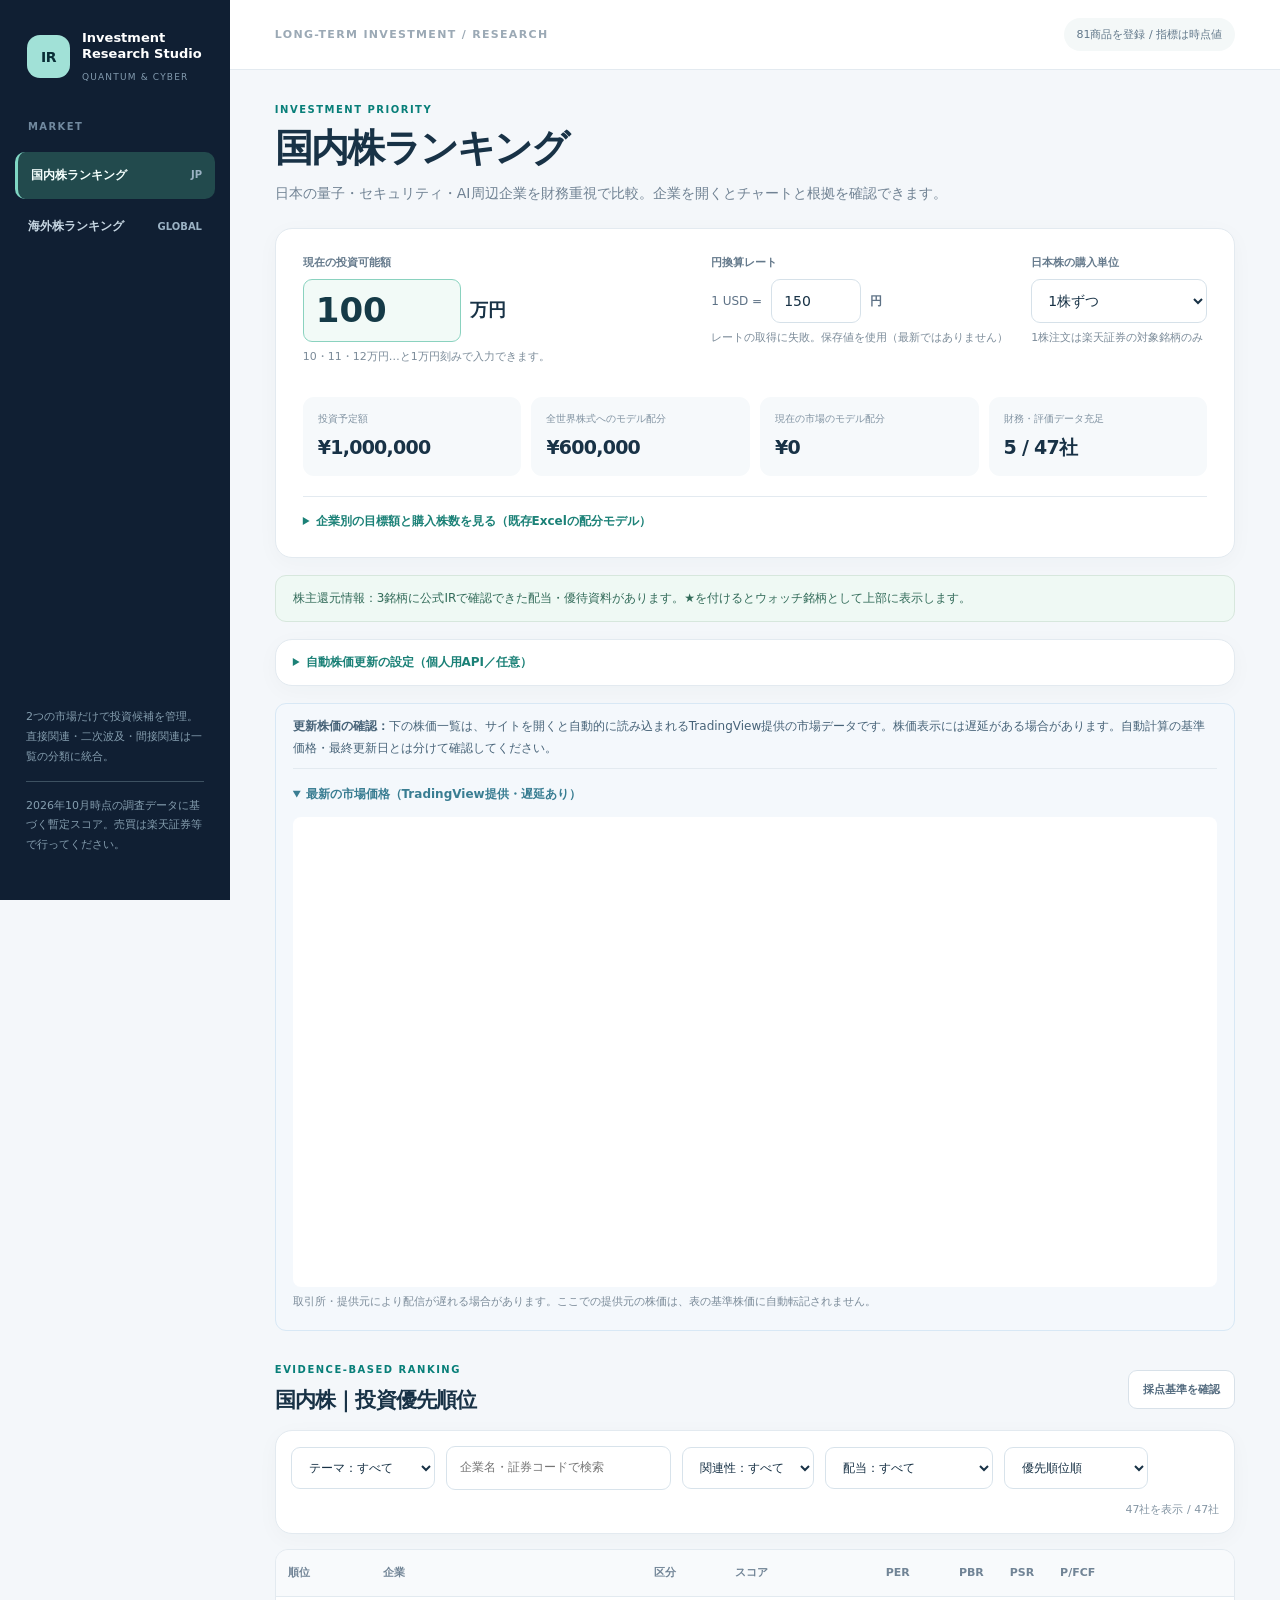
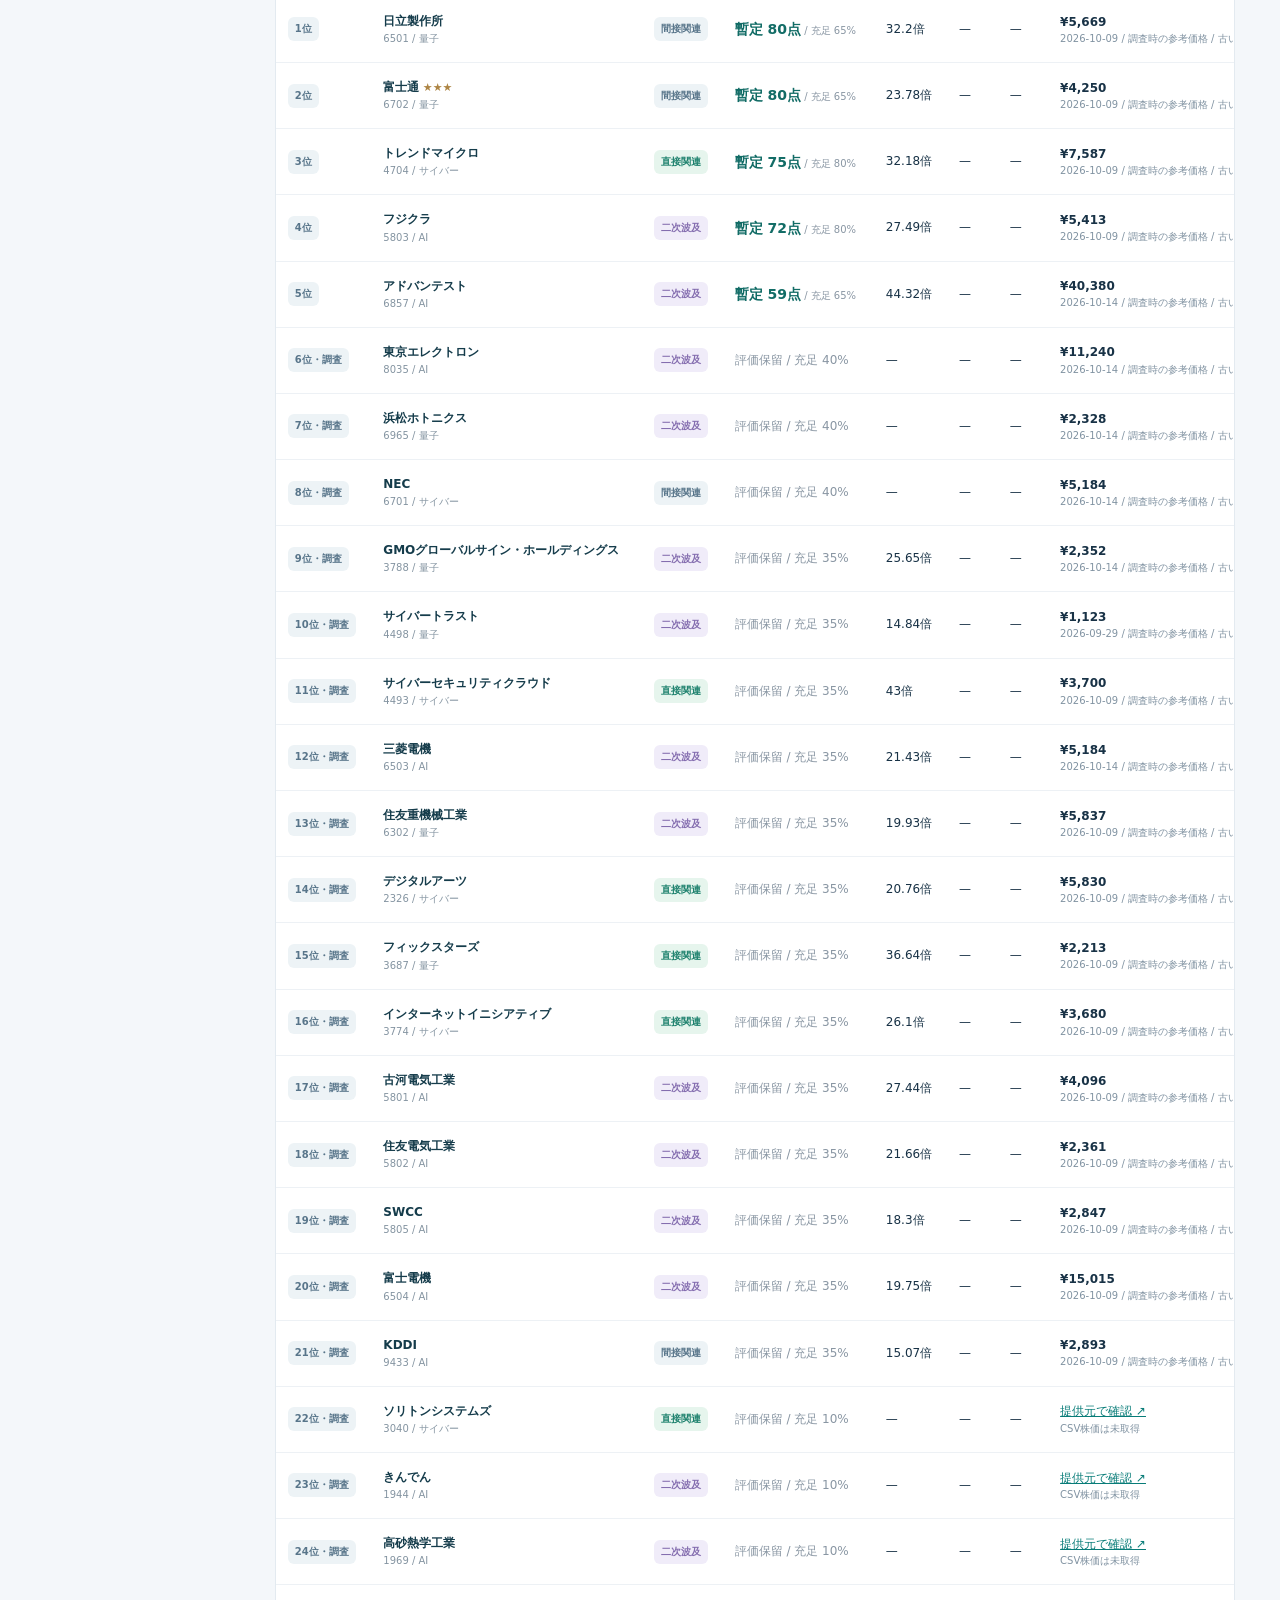
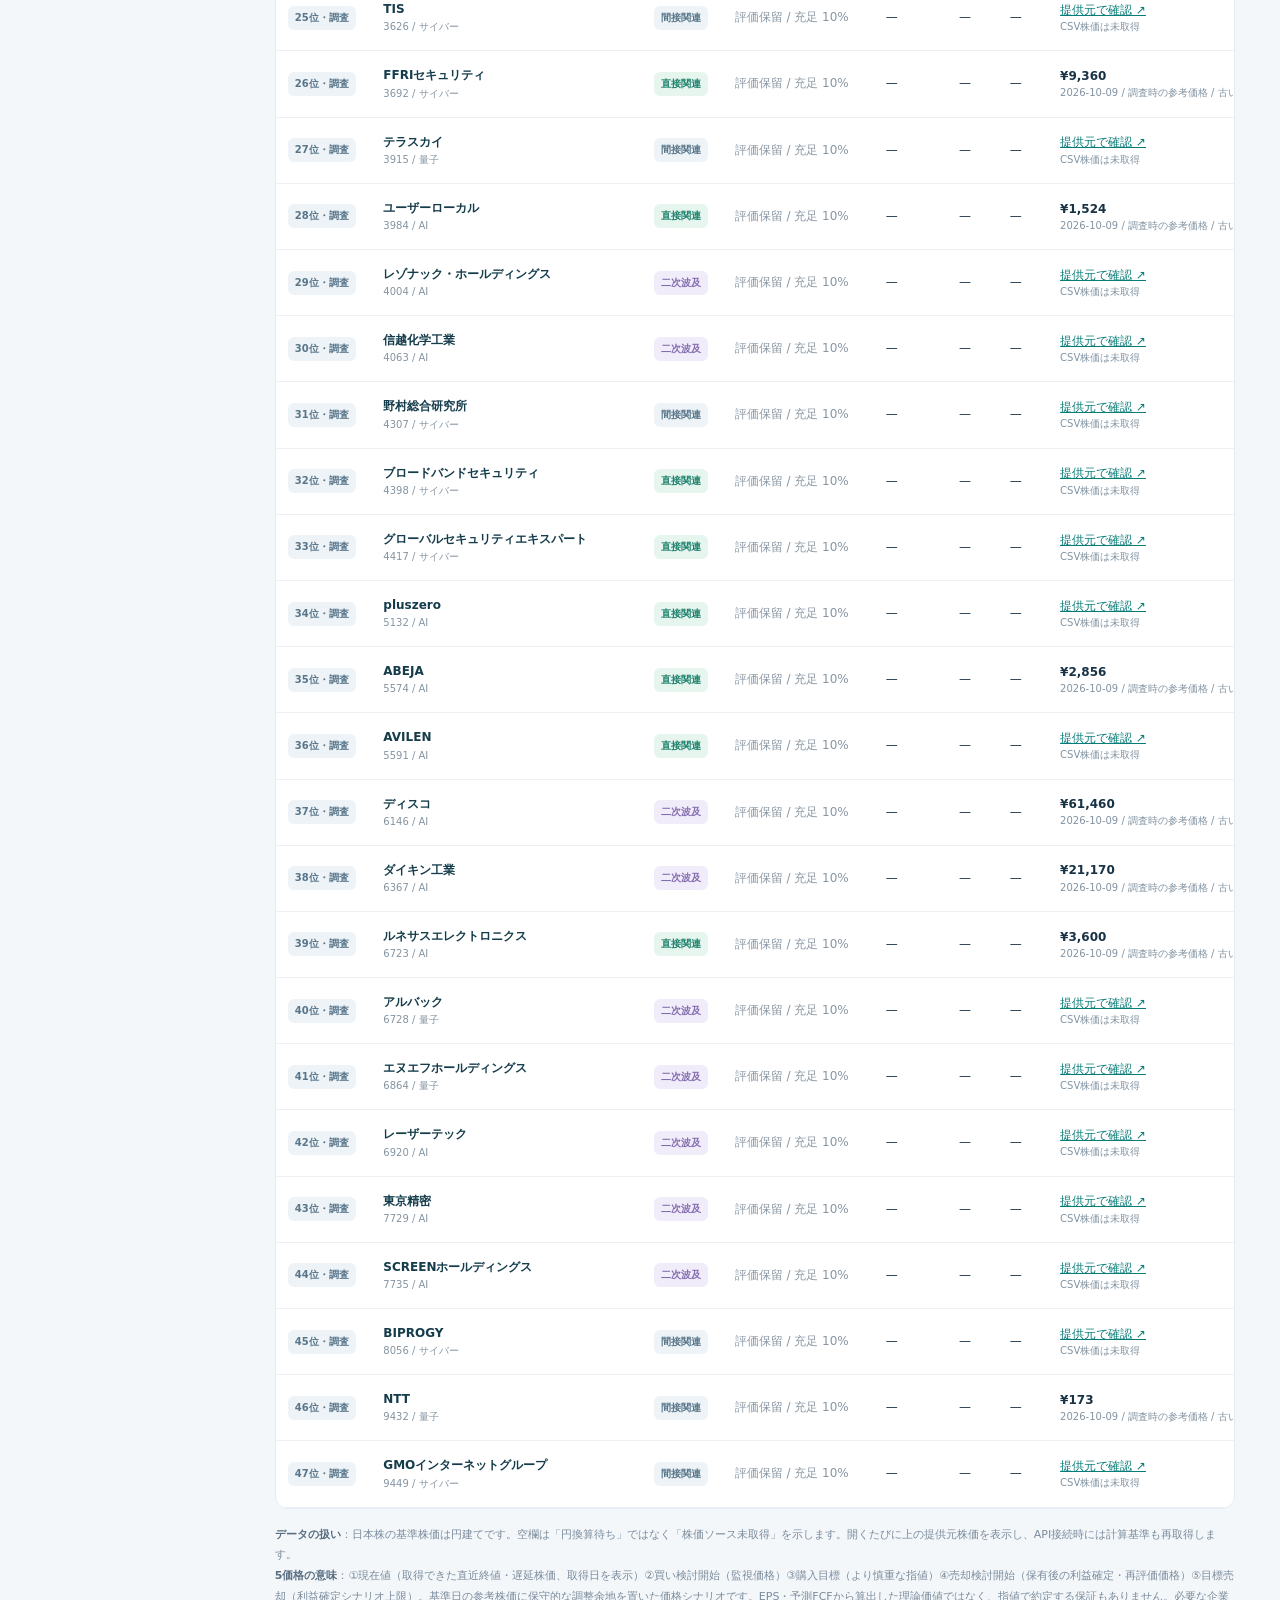
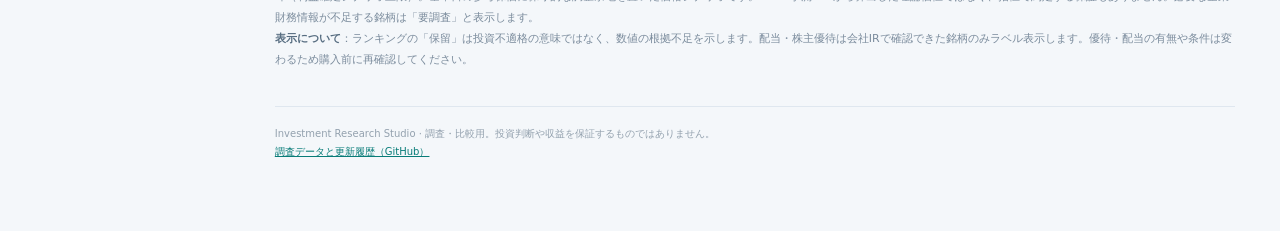
==== commit 653a0c0e: "Fix JPY currency wording, add PBR and auto-open market quotes with optional private price API" ====
--- a/research-studio/index.html
+++ b/research-studio/index.html
@@ -23,20 +23,27 @@
 <details id="modelDetails"><summary>企業別の目標額と購入株数を見る（既存Excelの配分モデル）</summary><div class="hint detailhint">この配分は既存Excelのモデルです。下の財務ランキングとは独立しており、順位が上がったから購入額が増えるわけではありません。</div><div id="modelRows" class="modelrows"></div></details>
 </div>
 <div id="marketNotice" class="notice" role="status" aria-live="polite"></div>
+<details class="panel" id="providerSettings" style="margin:15px 0;padding:13px 17px"><summary>自動株価更新の設定（個人用API／任意）</summary>
+<p class="hint">Twelve DataのAPIキーを入力すると、開くたびに対象銘柄の価格を再取得し、購入・売却の4価格を再計算します。無料プランでは主に米国株に対応し、日本株を含む全銘柄の自動数値更新には提供元との契約が必要です。APIキーはこのブラウザにのみ保存し、GitHubには保存しません。</p>
+<div style="display:flex;flex-wrap:wrap;align-items:center;gap:9px"><input type="password" autocomplete="off" id="twelveKey" placeholder="Twelve Data APIキー" style="min-width:220px;padding:9px;border:1px solid #d8e3eb;border-radius:8px"><button class="ghost" type="button" id="saveKey">接続して取得</button><button class="ghost" type="button" id="clearKey">接続解除</button></div><p id="providerStatus" class="hint">未接続（TradingViewの株価・財務データは閲覧できます）</p>
+</details>
 <div class="notice visible" style="display:block;background:#f4f8fc;border-color:#d8e8f5;color:#476378">
-<b>更新株価の確認：</b>下の「市場データを見る」を開くと、TradingView提供の株価一覧を表示します。株価表示には遅延がある場合があります。自動計算の基準価格・最終更新日とは分けて確認してください。
-<details style="margin-top:8px"><summary id="quotesOpen" style="color:#397d92">市場データを見る（提供元の株価を表示）</summary><div id="marketWidget" style="min-height:370px;margin-top:12px"></div><p class="hint">TradingView側の取引所対応・無料データの遅延・閲覧制限により表示されない場合があります。</p></details>
+<b>更新株価の確認：</b>下の株価一覧は、サイトを開くと自動的に読み込まれるTradingView提供の市場データです。株価表示には遅延がある場合があります。自動計算の基準価格・最終更新日とは分けて確認してください。
+<details style="margin-top:8px" id="marketQuotesPanel" open><summary id="quotesOpen" style="color:#397d92">最新の市場価格（TradingView提供・遅延あり）</summary><div id="marketWidget" style="min-height:370px;margin-top:12px"></div><p class="hint">取引所・提供元により配信が遅れる場合があります。ここでの提供元の株価は、表の基準株価に自動転記されません。</p></details>
 </div>
 <div class="sectionhead"><div><div class="eyebrow">EVIDENCE-BASED RANKING</div><h2 id="rankHeading">国内株｜投資優先順位</h2></div><button class="ghost" id="weightsToggle" aria-expanded="false">採点基準を確認</button></div>
 <div id="weightsPanel" class="panel weights" hidden><h3>長期・保守的投資の暫定評価（合計100点）</h3><div class="weightitems"><span><b>30点</b> 財務安全性</span><span><b>25点</b> 株価の割安度</span><span><b>20点</b> キャッシュ創出力</span><span><b>15点</b> 成長性</span><span><b>10点</b> 事業の持続性</span></div>
 <p>株主優待は0点です。テーマが量子・AI・サイバーのいずれかに関連する会社だけを表示し、直接・二次・間接の役割を明示します。<b>点数</b>は既存調査の財務・割安評価、<b>根拠充足率（例65%）</b>は使用できたデータ項目の配点合計であって、成功確率・株価上昇確率ではありません。A/Bなど定性評価は暫定換算です。自己資本比率やPBRが未収録の企業は必ず個別詳細で未確認と表示します。</p></div>
 <div class="filters panel"><label><span class="sr">主テーマ</span><select id="theme"><option value="all">テーマ：すべて</option><option value="量子">量子コンピュータ</option><option value="サイバー">セキュリティ</option><option value="AI">AI・基盤設備</option></select></label><label><span class="sr">検索</span><input id="search" placeholder="企業名・証券コードで検索"></label><label><span class="sr">事業との関連</span><select id="relation"><option value="all">関連性：すべて</option><option value="直接">直接関連</option><option value="二次">二次波及</option><option value="間接">間接・その他</option></select></label><label><span class="sr">絞り込み</span><select id="divFilter"><option value="all">配当：すべて</option><option value="verified">配当・優待IR確認済み</option><option value="watch">★ ウォッチ中</option></select></label><label><span class="sr">並び順</span><select id="sort"><option value="score">優先順位順</option><option value="name">企業名順</option><option value="per">PER昇順（参考）</option></select></label><span id="resultCount" class="resultcount"></span></div>
-<div class="tablebox"><table class="companies"><thead><tr><th>順位</th><th>企業</th><th>区分</th><th>スコア</th><th>PER</th><th>PSR</th><th>P/FCF</th><th>現在値 / 基準日</th><th>買い検討開始</th><th>購入目標</th><th>売り検討開始</th><th>目標売却</th><th>配当・優待</th><th>保存</th></tr></thead><tbody id="rows"><tr><td colspan="14">読み込み中…</td></tr></tbody></table></div>
-<div class="legend"><b>5価格の意味</b>：①現在値（取得できた直近終値・遅延株価、取得日を表示）②買い検討開始（監視価格）③購入目標（より慎重な指値）④売却検討開始（保有後の利益確定・再評価価格）⑤目標売却（利益確定シナリオ上限）。基準日の参考株価に保守的な調整余地を置いた価格シナリオです。EPS・予測FCFから算出した理論価値ではなく、指値で約定する保証もありません。必要な企業財務情報が不足する銘柄は「要調査」と表示します。<br><b>表示について</b>：ランキングの「保留」は投資不適格の意味ではなく、数値の根拠不足を示します。配当・株主優待は会社IRで確認できた銘柄のみラベル表示します。優待・配当の有無や条件は変わるため購入前に再確認してください。</div>
+<div class="tablebox"><table class="companies"><thead><tr><th>順位</th><th>企業</th><th>区分</th><th>スコア</th><th>PER</th><th>PBR</th><th>PSR</th><th>P/FCF</th><th>基準株価 / データ日付</th><th>買い検討開始</th><th>購入目標</th><th>売り検討開始</th><th>目標売却</th><th>配当・優待</th><th>保存</th></tr></thead><tbody id="rows"><tr><td colspan="15">読み込み中…</td></tr></tbody></table></div>
+<div class="legend"><b>データの扱い</b>：日本株の基準株価は円建てです。空欄は「円換算待ち」ではなく「株価ソース未取得」を示します。開くたびに上の提供元株価を表示し、API接続時には計算基準も再取得します。<br><b>5価格の意味</b>：①現在値（取得できた直近終値・遅延株価、取得日を表示）②買い検討開始（監視価格）③購入目標（より慎重な指値）④売却検討開始（保有後の利益確定・再評価価格）⑤目標売却（利益確定シナリオ上限）。基準日の参考株価に保守的な調整余地を置いた価格シナリオです。EPS・予測FCFから算出した理論価値ではなく、指値で約定する保証もありません。必要な企業財務情報が不足する銘柄は「要調査」と表示します。<br><b>表示について</b>：ランキングの「保留」は投資不適格の意味ではなく、数値の根拠不足を示します。配当・株主優待は会社IRで確認できた銘柄のみラベル表示します。優待・配当の有無や条件は変わるため購入前に再確認してください。</div>
 <footer>Investment Research Studio · 調査・比較用。投資判断や収益を保証するものではありません。<br>
 <a href="https://github.com/hibikiprime0098-dotcom/hibiki-investment-terminal/tree/main/research-studio" target="_blank" rel="noopener">調査データと更新履歴（GitHub）</a></footer>
 </div></main></div>
 <div id="detailBackdrop" class="backdrop" hidden><div class="dialog" role="dialog" aria-modal="true" aria-labelledby="detailTitle"><div class="dialoghead"><div><div class="eyebrow" id="detailSymbol">COMPANY PROFILE</div><h2 id="detailTitle"></h2></div><button id="closeDetail" class="close" aria-label="閉じる">×</button></div>
-<div class="dialogbody" id="detailBody"></div><div id="symbolQuote" style="padding:0 28px 18px"><div class="hint">価格データの提供元ウィジェットを読み込みます。</div></div><div id="symbolFinancials" style="padding:0 28px 18px"><div class="hint">財務・業績データの提供元ウィジェットを読み込みます。</div></div><div class="chartbox"><div class="charthead"><h3>株価チャート</h3><span>提供：TradingView（現地通貨・配信遅延の可能性）</span></div><div id="chartContainer"><p class="hint">チャートを読み込みます。</p></div><p class="hint" id="chartFallback"></p></div></div></div>
+<div id="symbolQuote" style="padding:18px 28px 12px"><div class="hint">株価データの提供元ウィジェットを読み込みます。</div></div><div id="priceSummary" class="summaryprices"></div>
+<div class="chartbox"><div class="charthead"><h3>株価チャート</h3><span>TradingView提供 / 配信遅延に注意</span></div><div id="chartContainer"><p class="hint">チャートを読み込みます。</p></div><p class="hint" id="chartFallback"></p></div>
+<div class="dialogbody" id="detailBody"></div>
+<div id="symbolFinancials" style="padding:4px 28px 18px"><h3>財務データ（TradingView提供）</h3><div class="hint">財務・業績データの提供元ウィジェットを読み込みます。</div></div></div></div>
 <div class="toast" id="toast" aria-live="polite"></div>
 <script src="./app-v2.js" defer></script></body></html>
--- a/research-studio/ui-v2.css
+++ b/research-studio/ui-v2.css
@@ -9,3 +9,9 @@
 #marketWidget .tradingview-widget-container{background:#fff;border-radius:8px;overflow:hidden}
 #symbolQuote .tradingview-widget-container{border-radius:10px;overflow:hidden}
 @media(max-width:700px){.companies{min-width:1740px}.tablebox{margin-right:-14px;border-radius:12px 0 0 12px}}
+
+.summaryprices{padding:0 28px 15px;display:grid;grid-template-columns:repeat(5,minmax(0,1fr));gap:8px}
+.pricepill{background:#f5f9fa;border:1px solid #dfe9eb;border-radius:10px;padding:11px 9px;min-height:70px}
+.pricepill span{display:block;font-size:10px;color:#698395;margin-bottom:5px}
+.pricepill b{display:block;font-size:14px;color:#244f55;white-space:nowrap}
+@media(max-width:770px){.summaryprices{grid-template-columns:repeat(2,minmax(0,1fr));padding:0 14px 14px}.pricepill:last-of-type{grid-column:1/-1}}
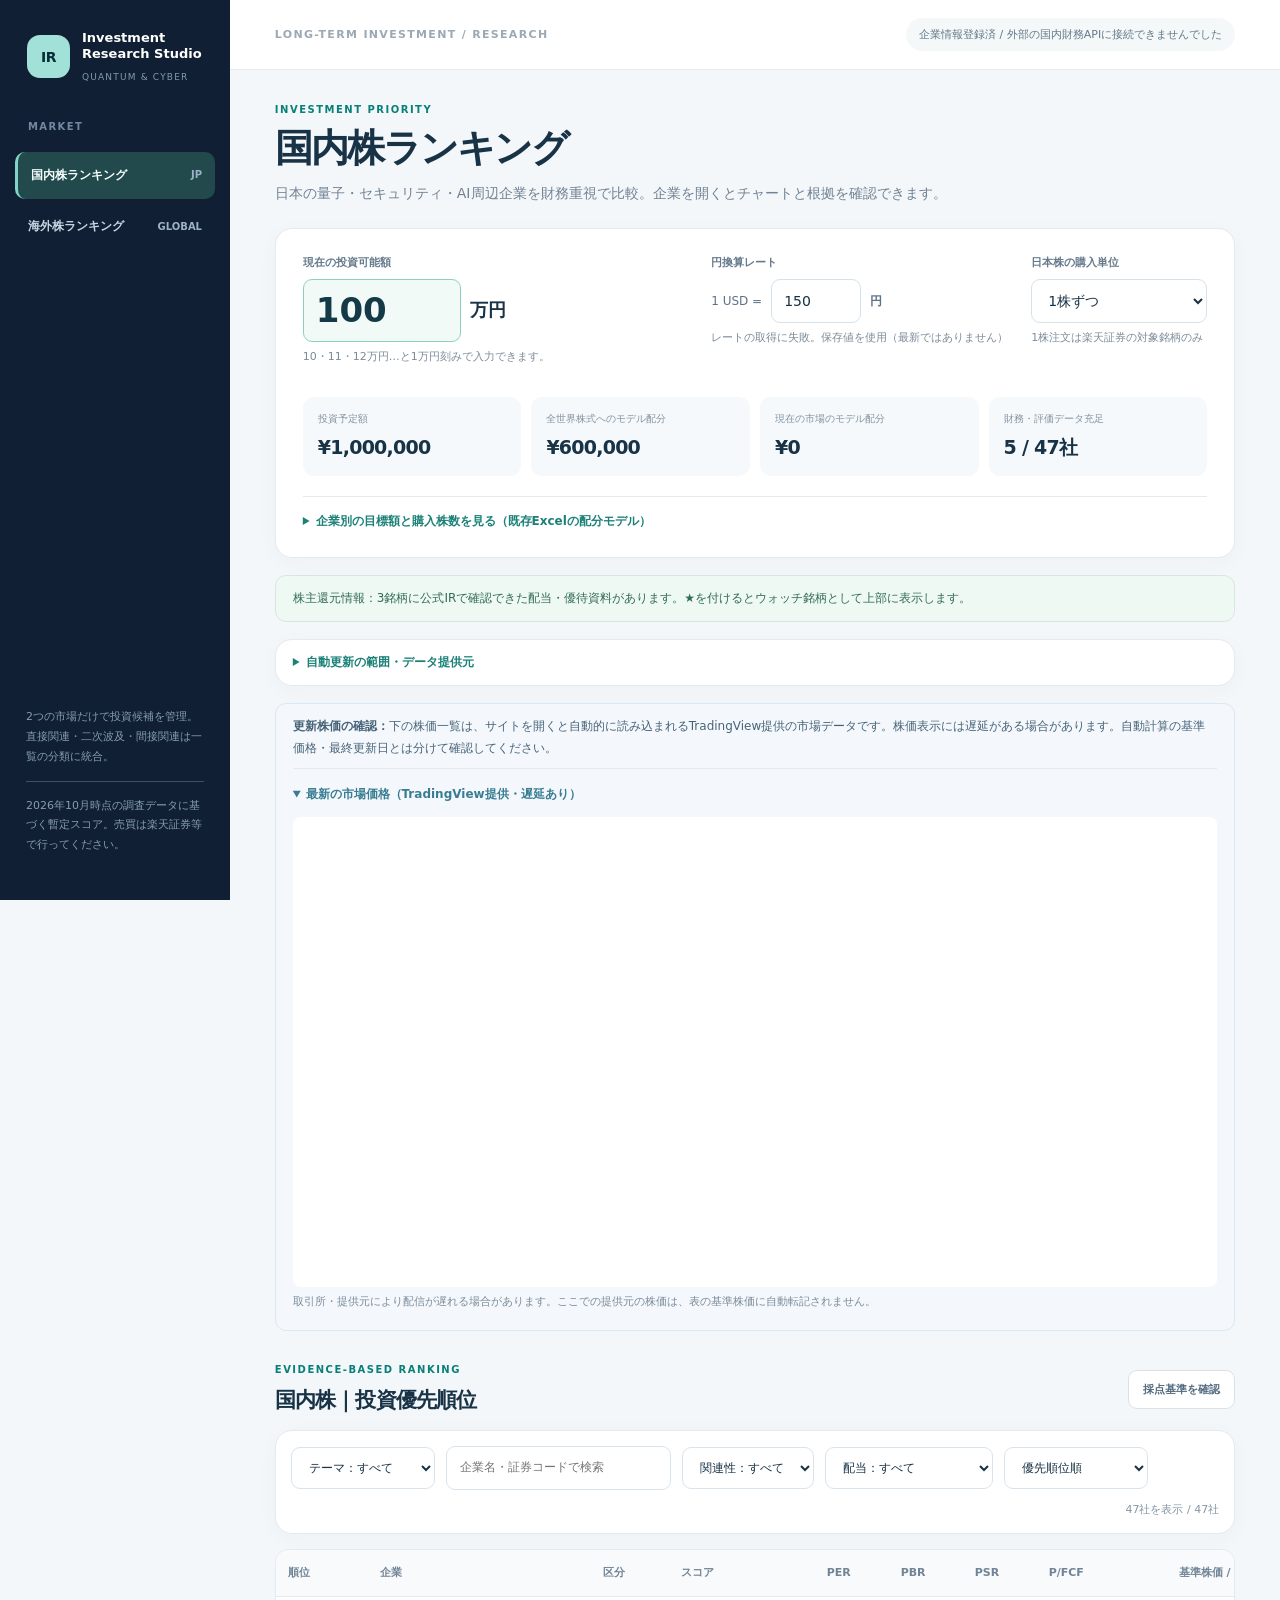
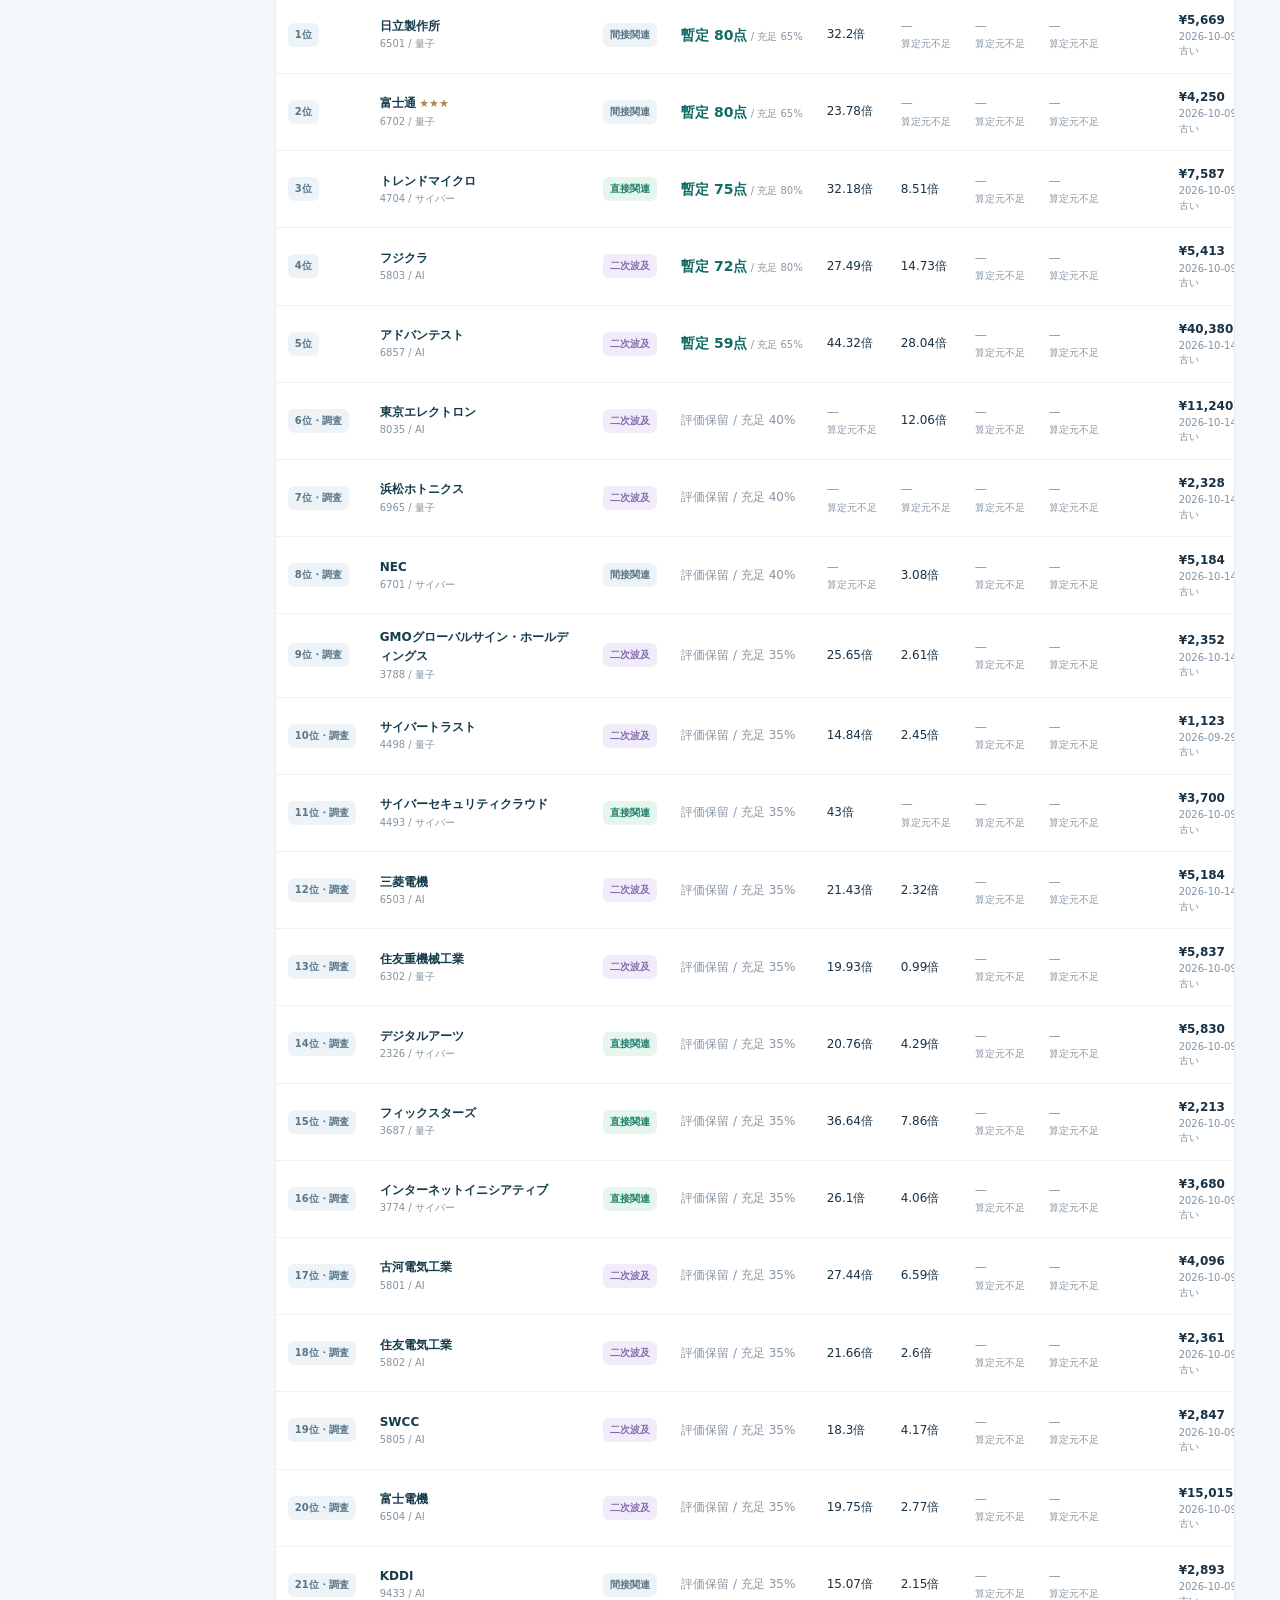
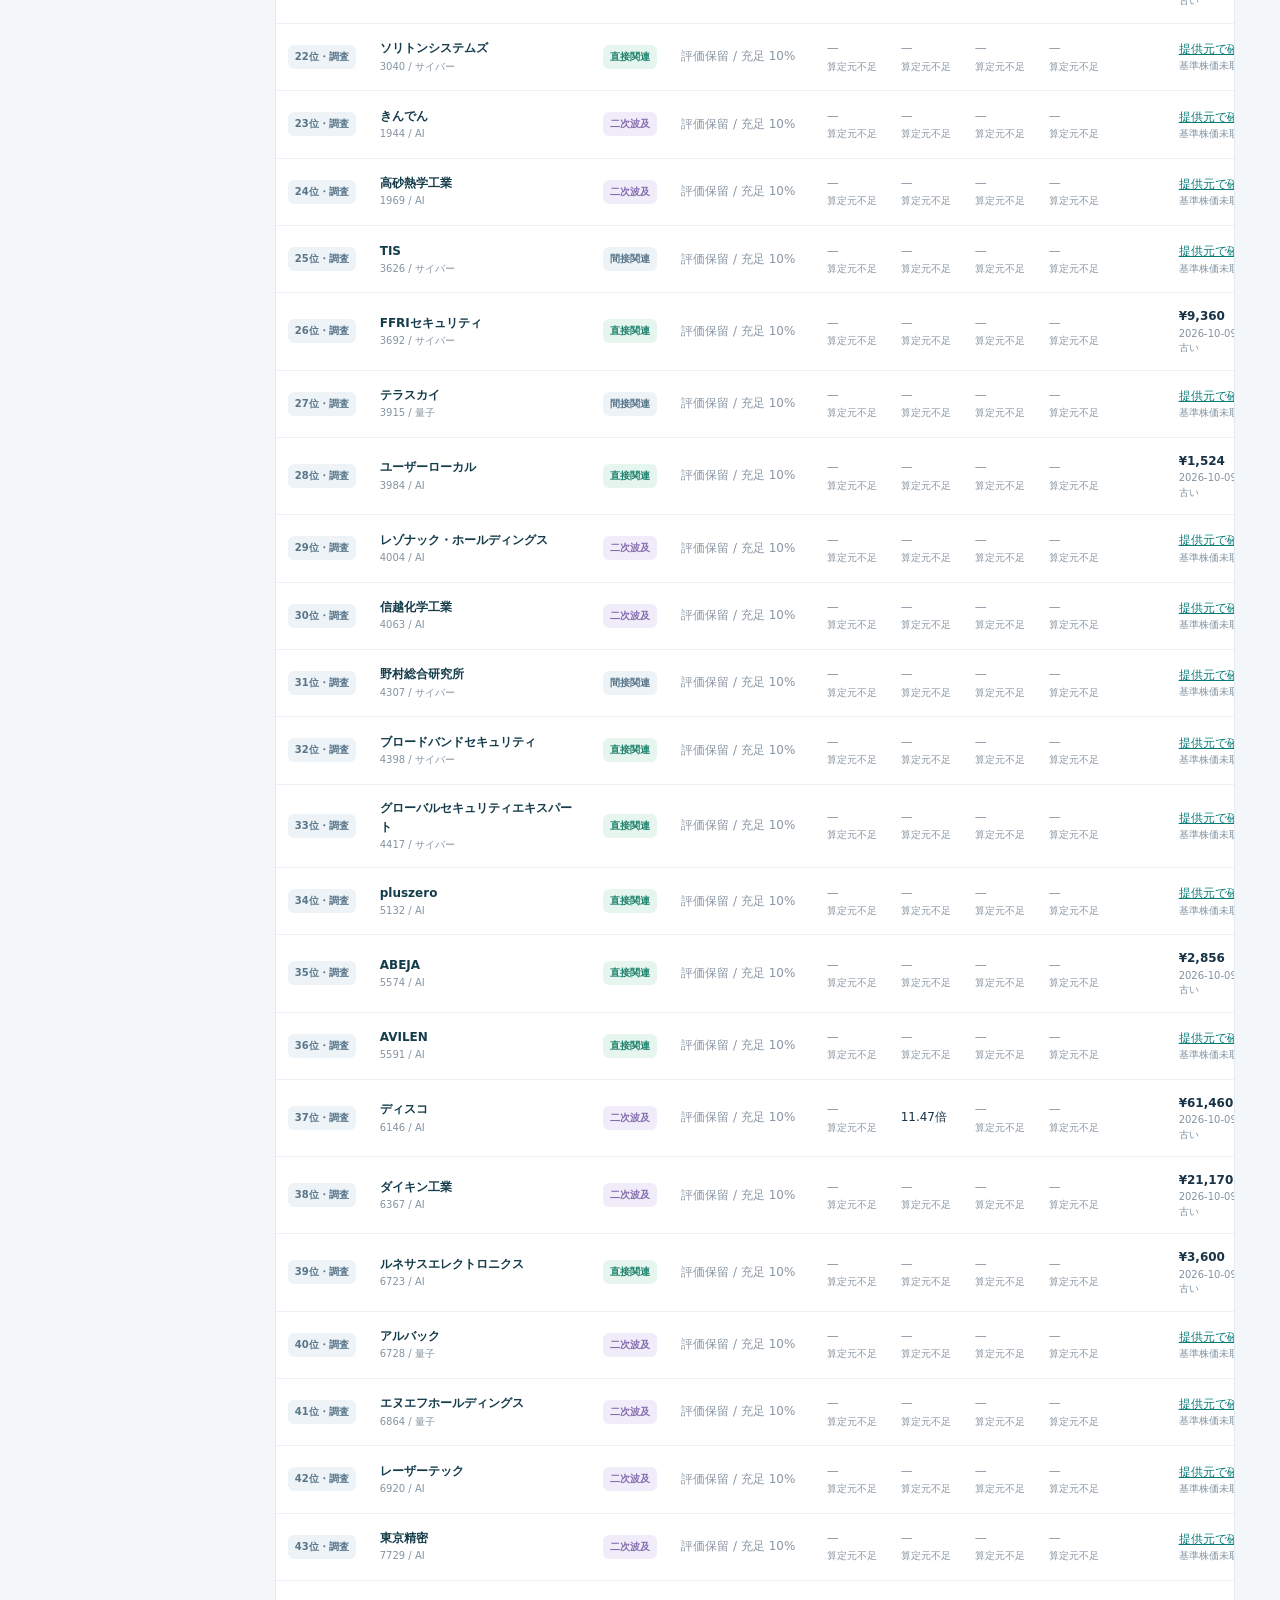
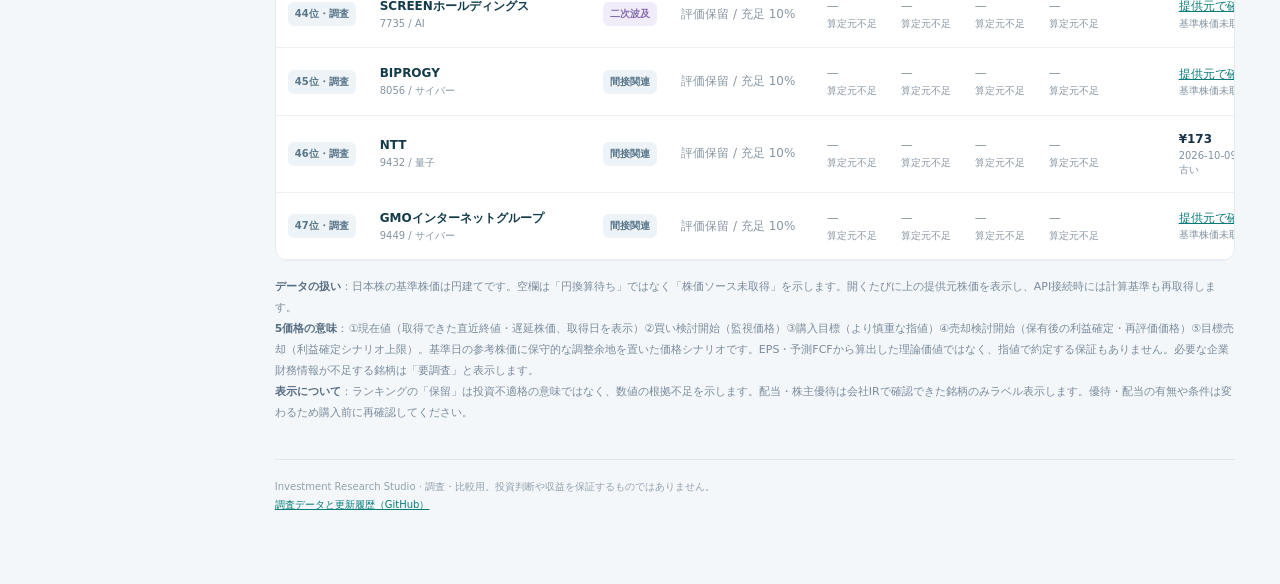
==== commit 67406a54: "Replace unsafe client-side API key form with accurate no-login automatic provider behavior" ====
--- a/research-studio/index.html
+++ b/research-studio/index.html
@@ -23,9 +23,10 @@
 <details id="modelDetails"><summary>企業別の目標額と購入株数を見る（既存Excelの配分モデル）</summary><div class="hint detailhint">この配分は既存Excelのモデルです。下の財務ランキングとは独立しており、順位が上がったから購入額が増えるわけではありません。</div><div id="modelRows" class="modelrows"></div></details>
 </div>
 <div id="marketNotice" class="notice" role="status" aria-live="polite"></div>
-<details class="panel" id="providerSettings" style="margin:15px 0;padding:13px 17px"><summary>自動株価更新の設定（個人用API／任意）</summary>
-<p class="hint">Twelve DataのAPIキーを入力すると、開くたびに対象銘柄の価格を再取得し、購入・売却の4価格を再計算します。無料プランでは主に米国株に対応し、日本株を含む全銘柄の自動数値更新には提供元との契約が必要です。APIキーはこのブラウザにのみ保存し、GitHubには保存しません。</p>
-<div style="display:flex;flex-wrap:wrap;align-items:center;gap:9px"><input type="password" autocomplete="off" id="twelveKey" placeholder="Twelve Data APIキー" style="min-width:220px;padding:9px;border:1px solid #d8e3eb;border-radius:8px"><button class="ghost" type="button" id="saveKey">接続して取得</button><button class="ghost" type="button" id="clearKey">接続解除</button></div><p id="providerStatus" class="hint">未接続（TradingViewの株価・財務データは閲覧できます）</p>
+<details class="panel" id="providerSettings" style="margin:15px 0;padding:13px 17px">
+<summary>自動更新の範囲・データ提供元</summary>
+<p class="hint">サイトを開くと企業CSVと為替データを最新の配信ファイルから読み込み、TradingViewの市場株価ウィジェットも自動表示します。日本企業の年次決算指標はThe社史が公開するEDINET XBRL由来APIから再取得を試みます。</p>
+<p class="hint">一方、全銘柄のリアルタイム株価を表の計算基準として数値取得する機能は、現在の無料・公開サイトには未接続です。取引所・配信元との契約が必要です。表の5価格は表示されている基準株価・基準日からの参考シナリオであり、データが取得できなかった場合は未算定と明示します。</p>
 </details>
 <div class="notice visible" style="display:block;background:#f4f8fc;border-color:#d8e8f5;color:#476378">
 <b>更新株価の確認：</b>下の株価一覧は、サイトを開くと自動的に読み込まれるTradingView提供の市場データです。株価表示には遅延がある場合があります。自動計算の基準価格・最終更新日とは分けて確認してください。
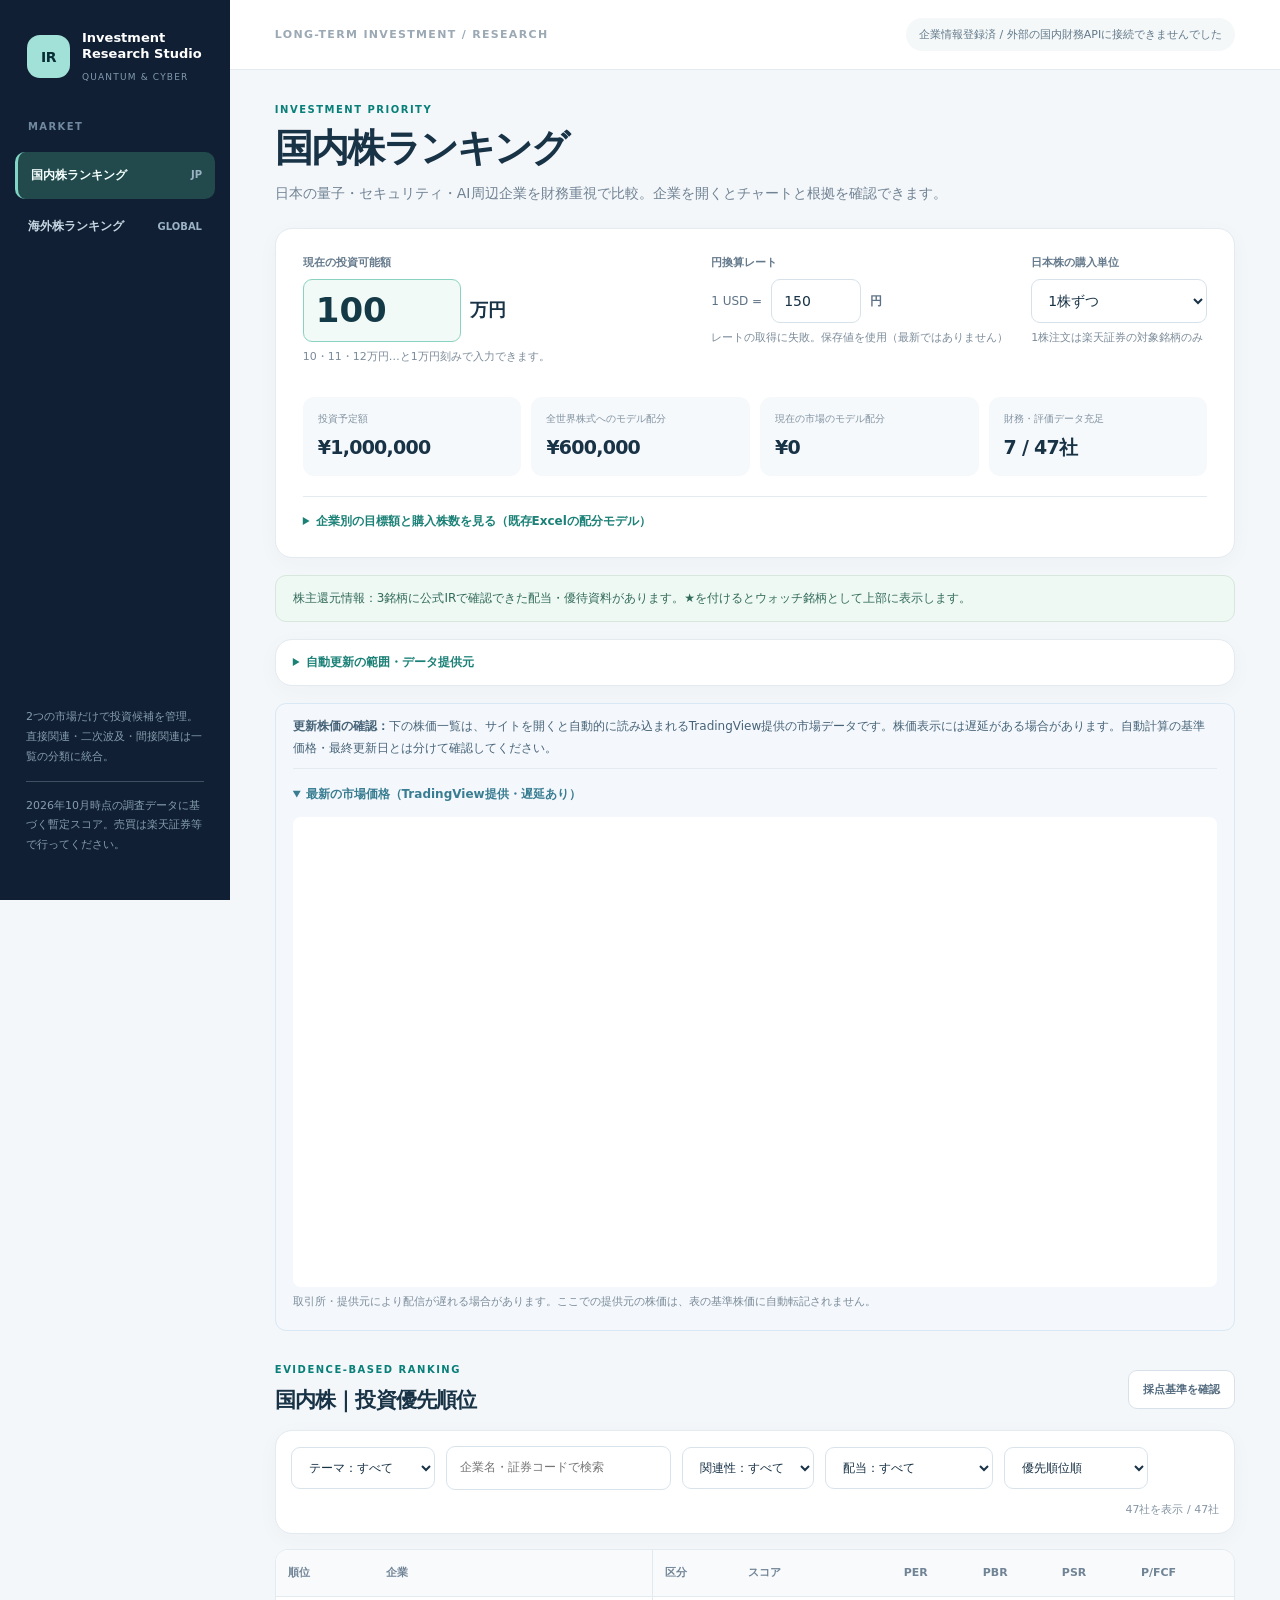
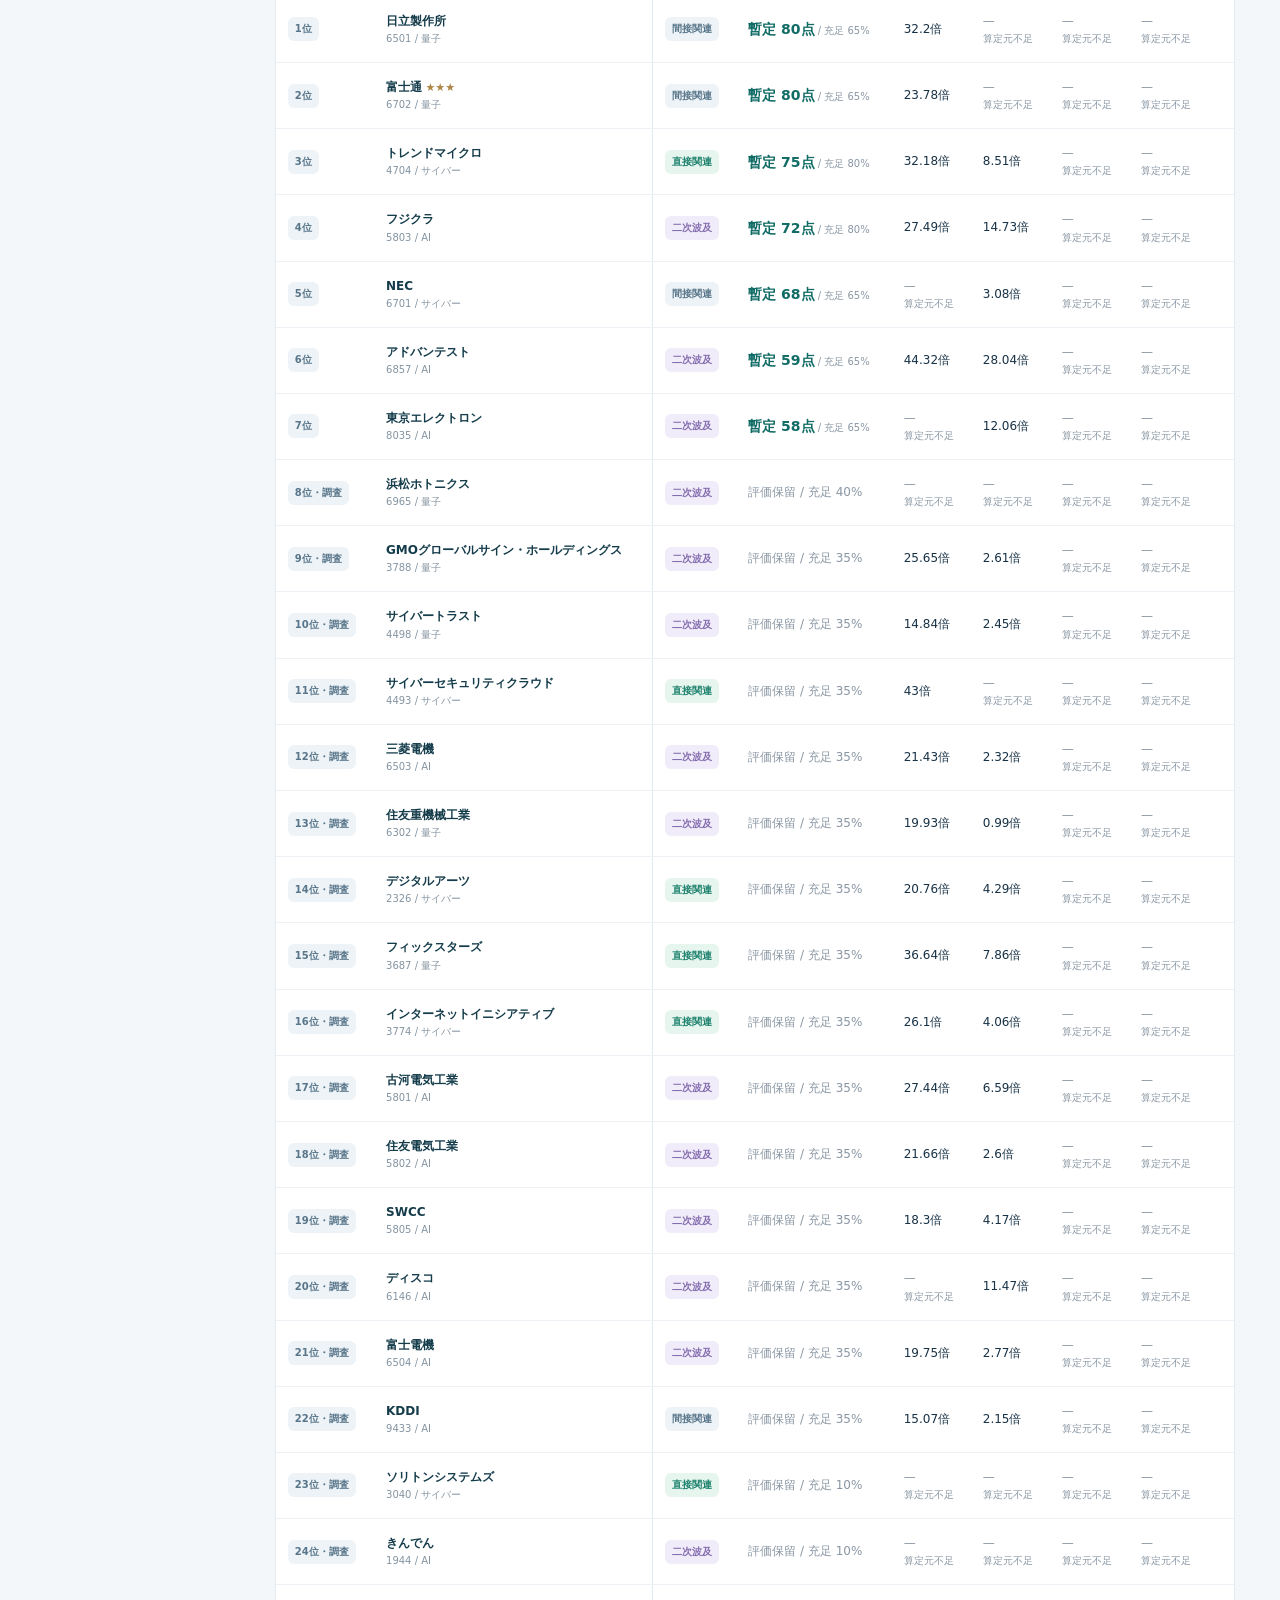
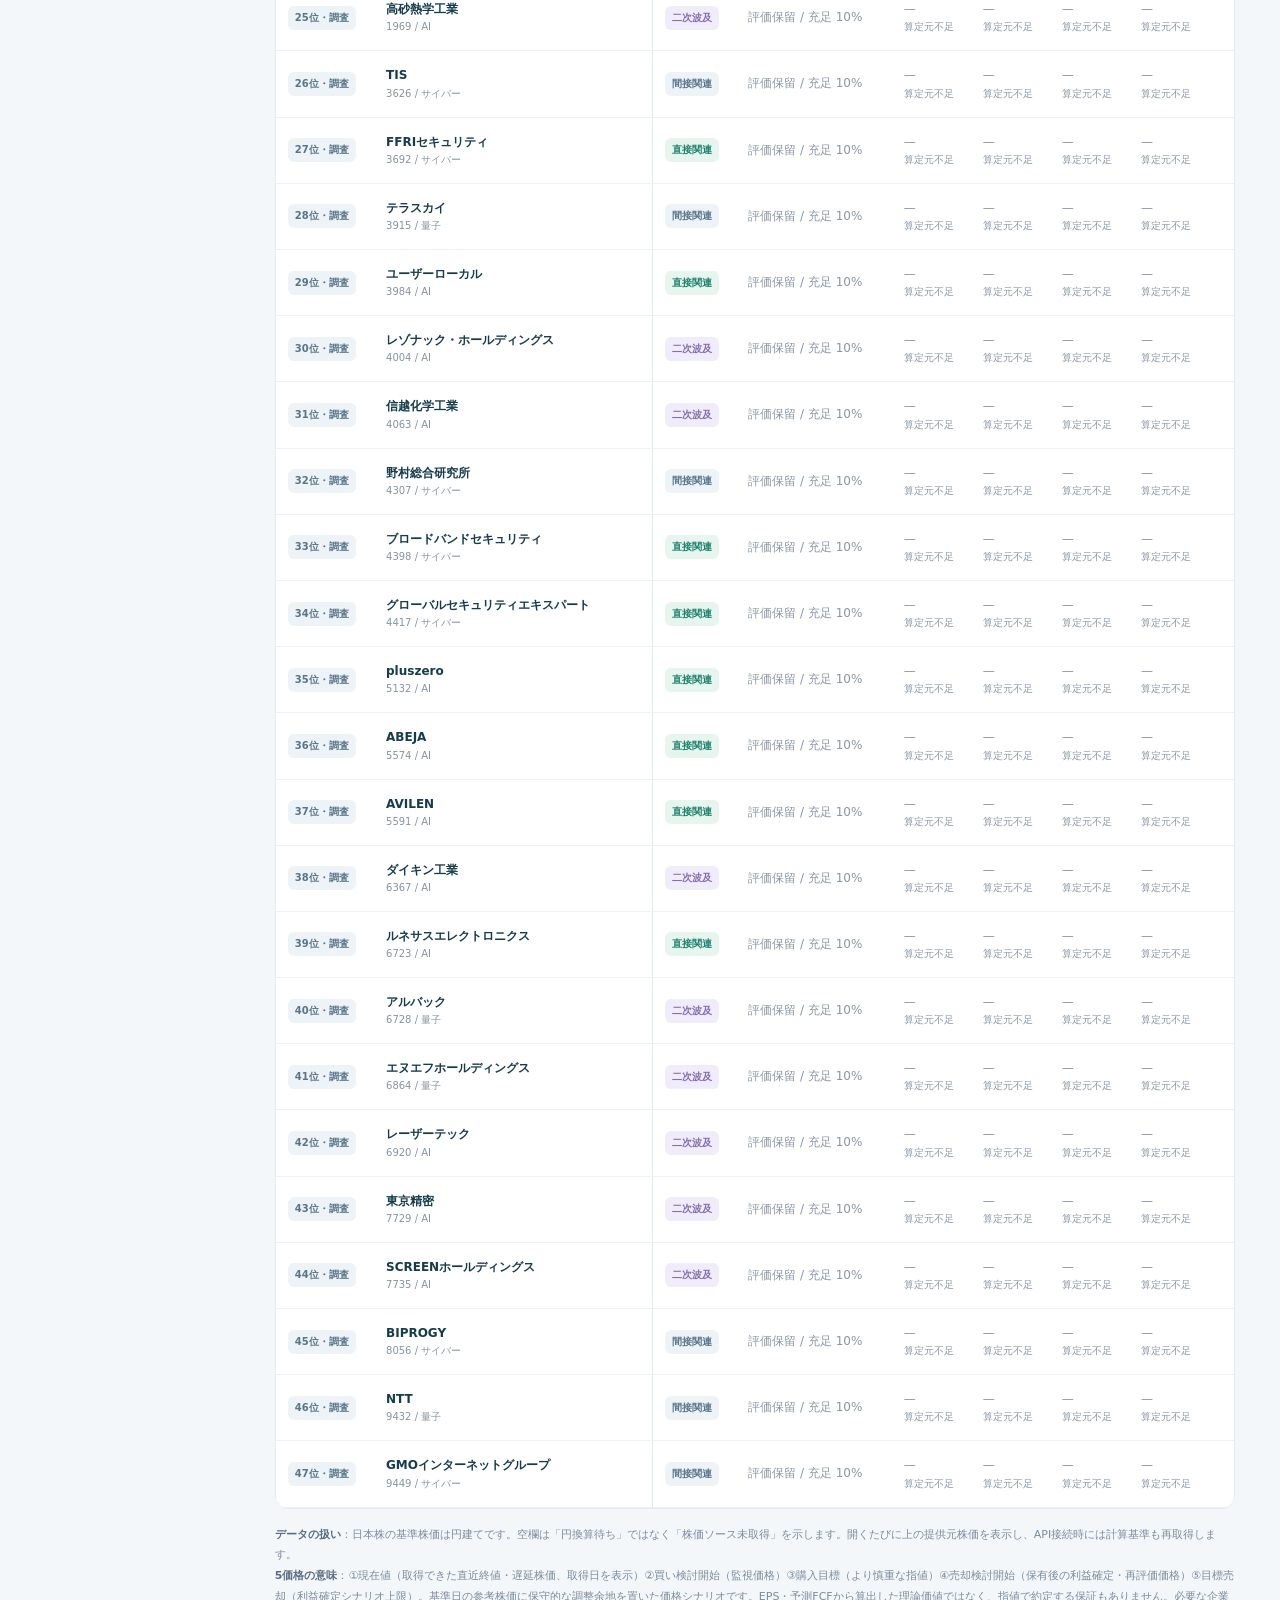
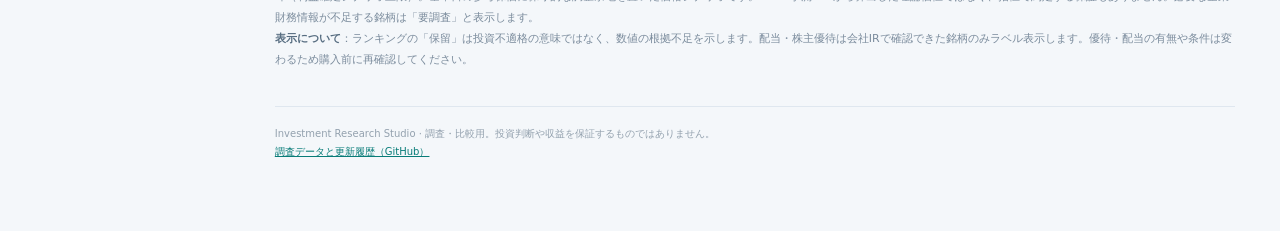
==== commit da1c2726: "Expose transparent chart-derived support resistance model, CSV import and live technical widget" ====
--- a/research-studio/index.html
+++ b/research-studio/index.html
@@ -44,7 +44,14 @@
 <div id="detailBackdrop" class="backdrop" hidden><div class="dialog" role="dialog" aria-modal="true" aria-labelledby="detailTitle"><div class="dialoghead"><div><div class="eyebrow" id="detailSymbol">COMPANY PROFILE</div><h2 id="detailTitle"></h2></div><button id="closeDetail" class="close" aria-label="閉じる">×</button></div>
 <div id="symbolQuote" style="padding:18px 28px 12px"><div class="hint">株価データの提供元ウィジェットを読み込みます。</div></div><div id="priceSummary" class="summaryprices"></div>
 <div class="chartbox"><div class="charthead"><h3>株価チャート</h3><span>TradingView提供 / 配信遅延に注意</span></div><div id="chartContainer"><p class="hint">チャートを読み込みます。</p></div><p class="hint" id="chartFallback"></p></div>
+<div class="panel" style="margin:0 28px 15px;padding:15px">
+<div class="sectionhead" style="margin:0 0 10px"><div><div class="eyebrow">HISTORICAL CHART MODEL</div><h3>過去チャートで検証する買い・売りの価格帯</h3></div><span class="badge" id="technicalBadge">履歴読込待ち</span></div>
+<p class="hint" id="technicalExplanation">日足データがない場合は暫定％モデルです。過去の日足60本以上が取得・登録されれば、安値・高値の支持抵抗と移動平均から買い売り価格を再計算します。</p>
+<label for="historyFile" class="ghost" style="display:inline-block;cursor:pointer;margin-top:8px">日足CSVを読み込む（任意）</label><input type="file" id="historyFile" accept=".csv,text/csv" style="position:absolute;width:1px;height:1px;opacity:0">
+<p class="hint">楽天証券などから正規にダウンロードした個人利用の時系列CSVをこのブラウザ内で計算します。データはGitHubに送信しません。</p>
+</div>
+<div id="technicalWidget" style="padding:0 28px 17px"><h3 style="margin:0 0 8px">TradingViewの日足テクニカル分析</h3><div class="hint">配信元による移動平均・オシレーターの参考判断を表示します。</div></div>
 <div class="dialogbody" id="detailBody"></div>
 <div id="symbolFinancials" style="padding:4px 28px 18px"><h3>財務データ（TradingView提供）</h3><div class="hint">財務・業績データの提供元ウィジェットを読み込みます。</div></div></div></div>
 <div class="toast" id="toast" aria-live="polite"></div>
-<script src="./app-v2.js" defer></script></body></html>+<script src="./technical-levels.js" defer></script><script src="./app-v2.js" defer></script></body></html>
--- a/research-studio/ui-v2.css
+++ b/research-studio/ui-v2.css
@@ -15,3 +15,12 @@
 .pricepill span{display:block;font-size:10px;color:#698395;margin-bottom:5px}
 .pricepill b{display:block;font-size:14px;color:#244f55;white-space:nowrap}
 @media(max-width:770px){.summaryprices{grid-template-columns:repeat(2,minmax(0,1fr));padding:0 14px 14px}.pricepill:last-of-type{grid-column:1/-1}}
+
+/* Keep issuer identity visible while reviewing five separate JPY decision prices. */
+.companies{min-width:1930px}
+.companies th:first-child,.companies td:first-child{position:sticky;left:0;background:#fff;z-index:2;min-width:76px}
+.companies th:nth-child(2),.companies td:nth-child(2){position:sticky;left:76px;background:#fff;z-index:2;min-width:205px;border-right:1px solid #e0e9ed}
+.companies th:first-child,.companies th:nth-child(2){background:#f8fafc;z-index:3}
+.companies td .muted small{font-size:10px}
+.companies th:nth-child(9),.companies th:nth-child(10),.companies th:nth-child(11),.companies th:nth-child(12),.companies th:nth-child(13){min-width:134px}
+@media(max-width:700px){.companies{min-width:1900px}.companies th:nth-child(2),.companies td:nth-child(2){min-width:172px}}
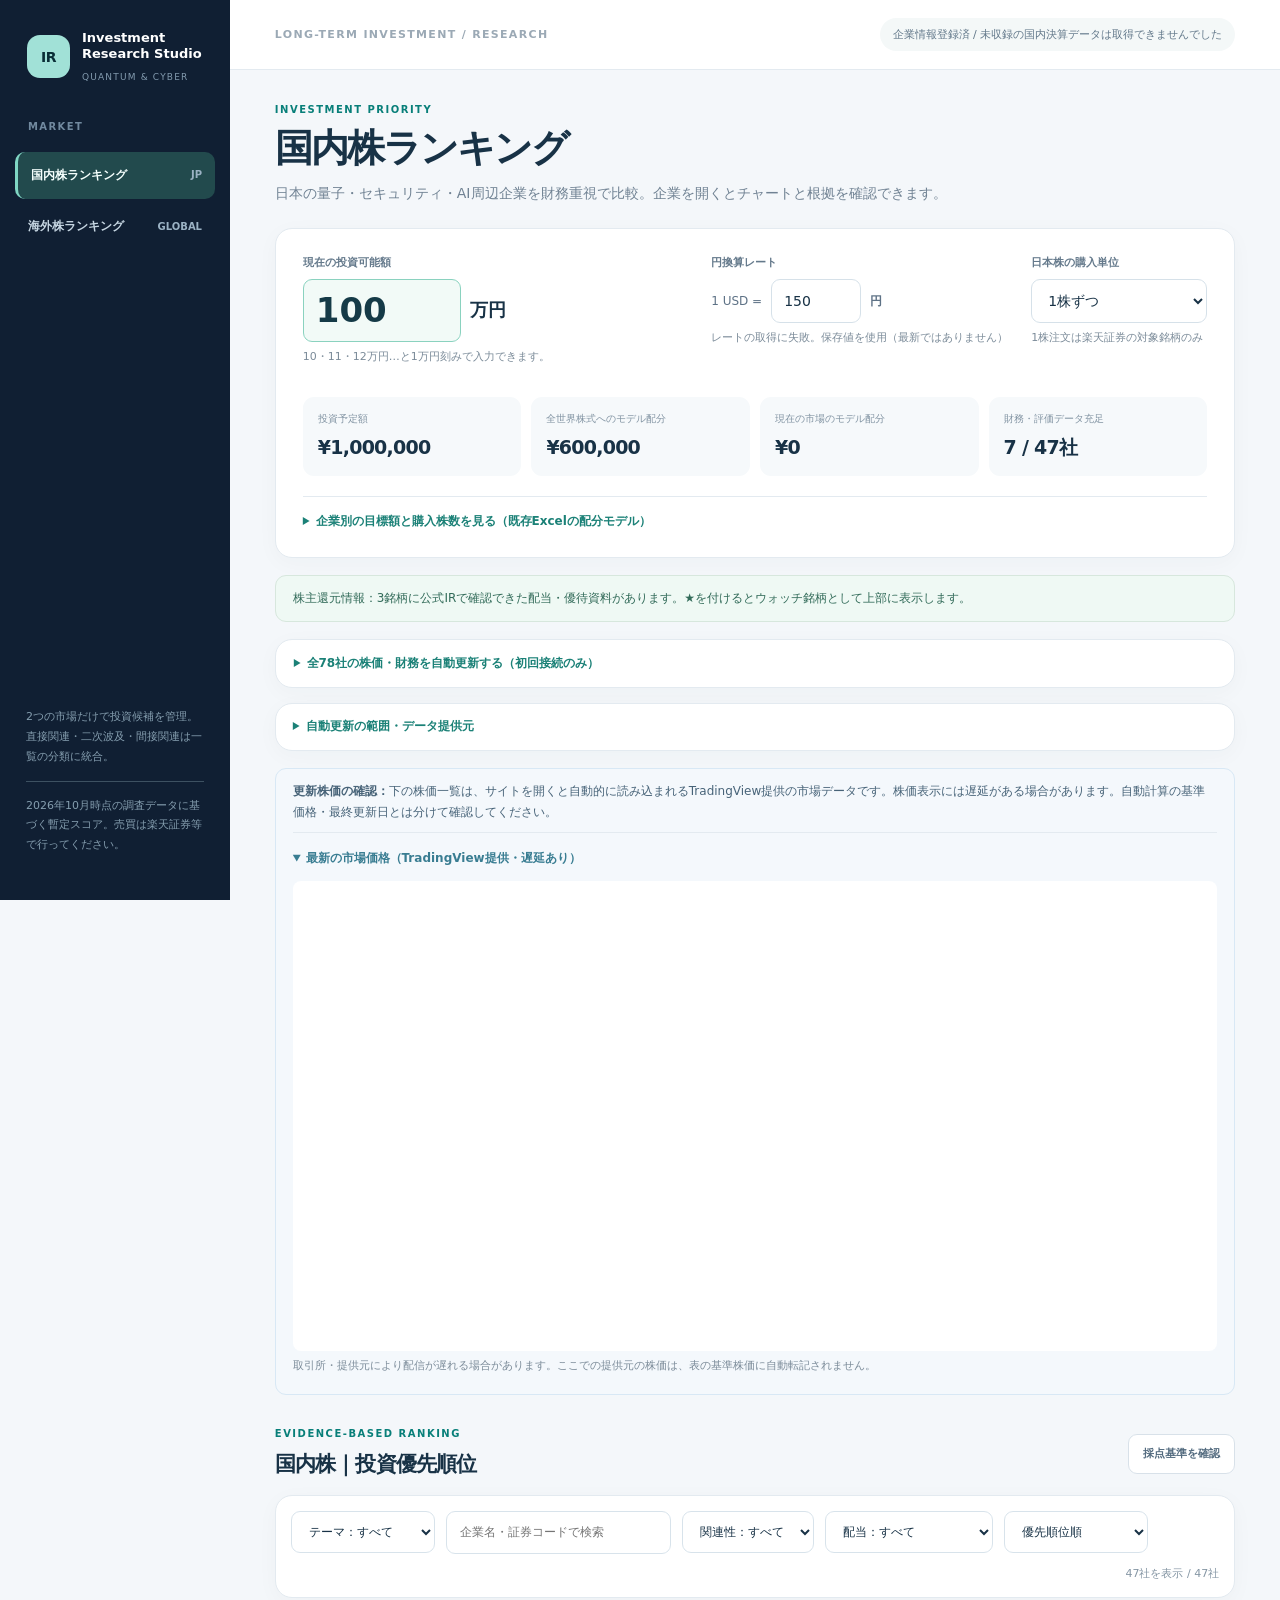
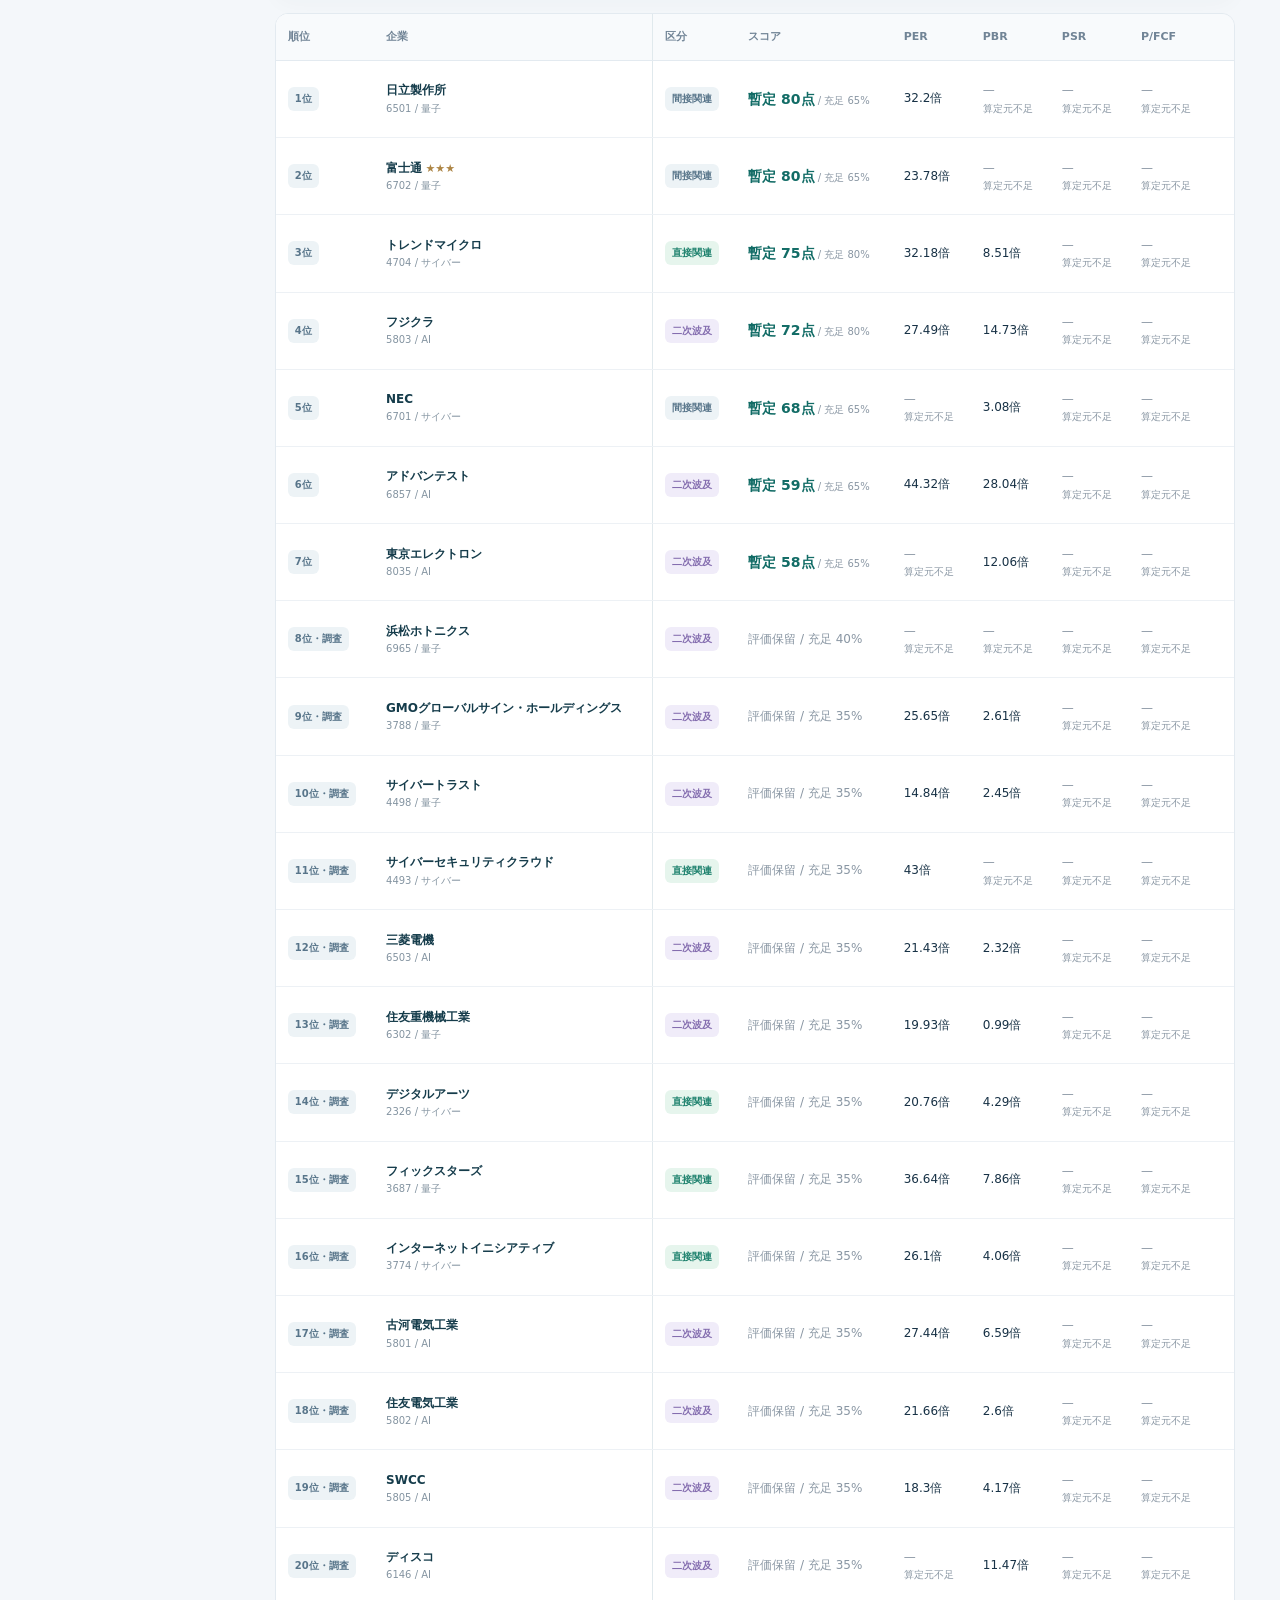
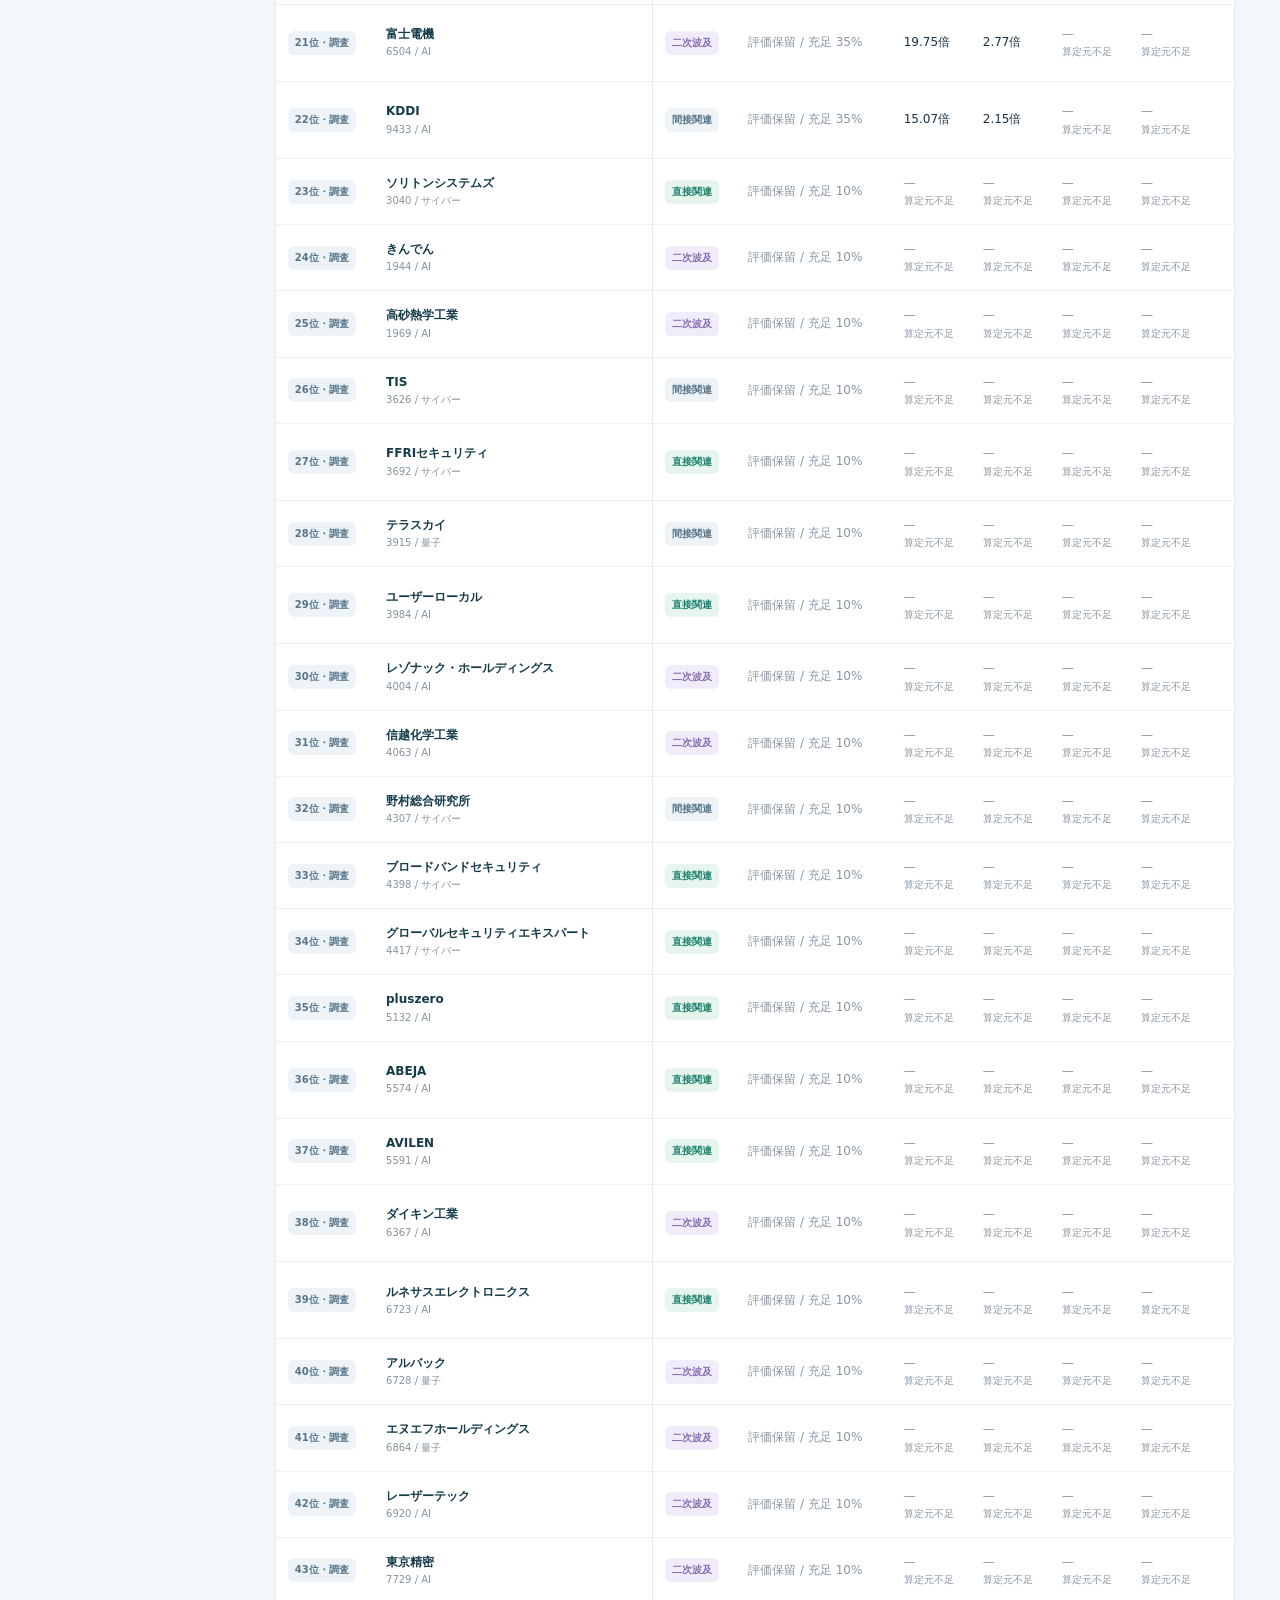
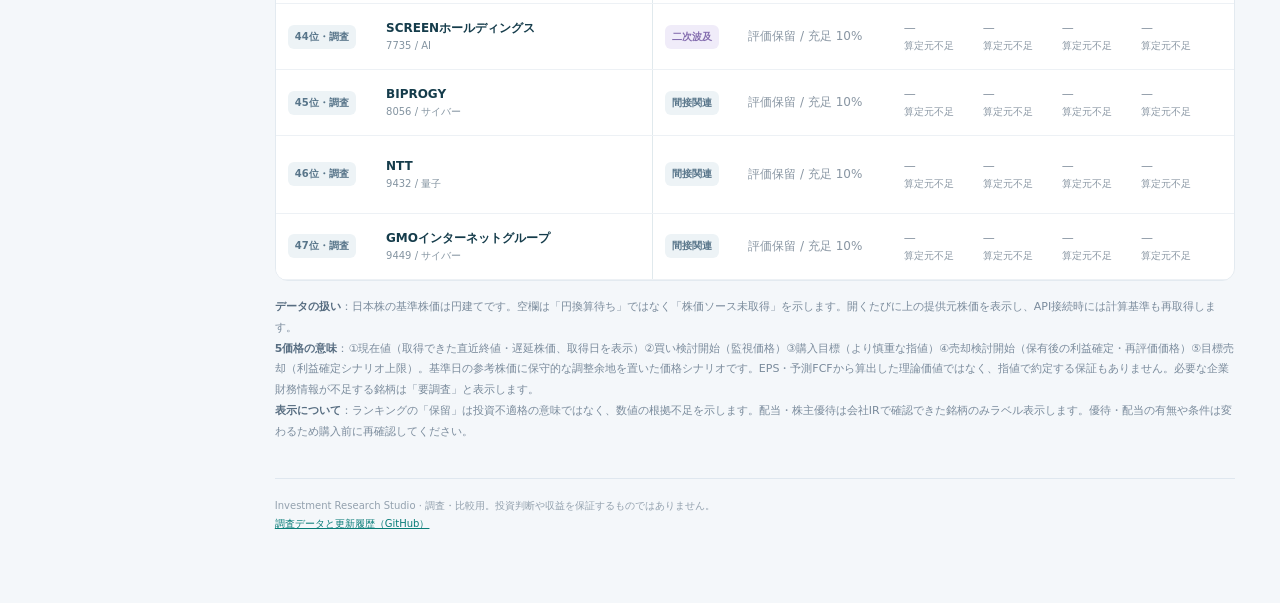
==== commit 26d8d30d: "Add private per-user authenticated market API setup for all 78 daily price histories and metrics" ====
--- a/research-studio/index.html
+++ b/research-studio/index.html
@@ -23,10 +23,21 @@
 <details id="modelDetails"><summary>企業別の目標額と購入株数を見る（既存Excelの配分モデル）</summary><div class="hint detailhint">この配分は既存Excelのモデルです。下の財務ランキングとは独立しており、順位が上がったから購入額が増えるわけではありません。</div><div id="modelRows" class="modelrows"></div></details>
 </div>
 <div id="marketNotice" class="notice" role="status" aria-live="polite"></div>
+<details class="panel" id="privateMarketPanel" style="margin:15px 0;padding:14px 18px">
+ <summary><b>全78社の株価・財務を自動更新する（初回接続のみ）</b></summary>
+ <p class="hint">個人契約のEODHDから、専用の認証付きバックエンドを通じて取引日ごとの日足を取得します。APIキー自体はこのサイトに入力しません。データは本人のブラウザにだけ保存し、公開GitHubに掲載しません。</p>
+ <div class="filters" style="padding:0;border:0;box-shadow:none">
+  <label><span class="label">専用バックエンドURL</span><input id="privateApiUrl" type="url" placeholder="https://xxxxx.vercel.app" autocomplete="url" style="min-width:265px"></label>
+  <label><span class="label">専用アクセスキー</span><input id="privateAccess" type="password" placeholder="Vercelに設定した20文字以上の鍵" autocomplete="off" style="min-width:220px"></label>
+  <button id="privateConnect" type="button" class="ghost">接続・自動更新を開始</button><button id="privateDisconnect" type="button" class="ghost">接続解除</button>
+ </div>
+ <p id="privateSyncStatus" class="hint" role="status">未接続。接続後は次回以降サイトを開くと自動同期します。</p>
+ <p class="hint">国内47・海外31社の終値・過去チャートを毎回確認し、PER・PBR・PSR・財務比率を更新します。日本株は円建てです。リアルタイムではなく日次終値です。<a href="https://github.com/hibikiprime0098-dotcom/hibiki-investment-terminal/blob/main/research-private-api/README.md" target="_blank" rel="noopener">初回設定手順 ↗</a></p>
+</details>
 <details class="panel" id="providerSettings" style="margin:15px 0;padding:13px 17px">
 <summary>自動更新の範囲・データ提供元</summary>
 <p class="hint">サイトを開くと企業CSVと為替データを最新の配信ファイルから読み込み、TradingViewの市場株価ウィジェットも自動表示します。日本企業の年次決算指標はThe社史が公開するEDINET XBRL由来APIから再取得を試みます。</p>
-<p class="hint">一方、全銘柄のリアルタイム株価を表の計算基準として数値取得する機能は、現在の無料・公開サイトには未接続です。取引所・配信元との契約が必要です。表の5価格は表示されている基準株価・基準日からの参考シナリオであり、データが取得できなかった場合は未算定と明示します。</p>
+<p class="hint">一方、全銘柄の価格履歴は、上の認証付きEODHD接続の設定後に個人利用として取得可能です。取引所・配信元との契約が必要です。表の5価格は表示されている基準株価・基準日からの参考シナリオであり、データが取得できなかった場合は未算定と明示します。</p>
 </details>
 <div class="notice visible" style="display:block;background:#f4f8fc;border-color:#d8e8f5;color:#476378">
 <b>更新株価の確認：</b>下の株価一覧は、サイトを開くと自動的に読み込まれるTradingView提供の市場データです。株価表示には遅延がある場合があります。自動計算の基準価格・最終更新日とは分けて確認してください。
